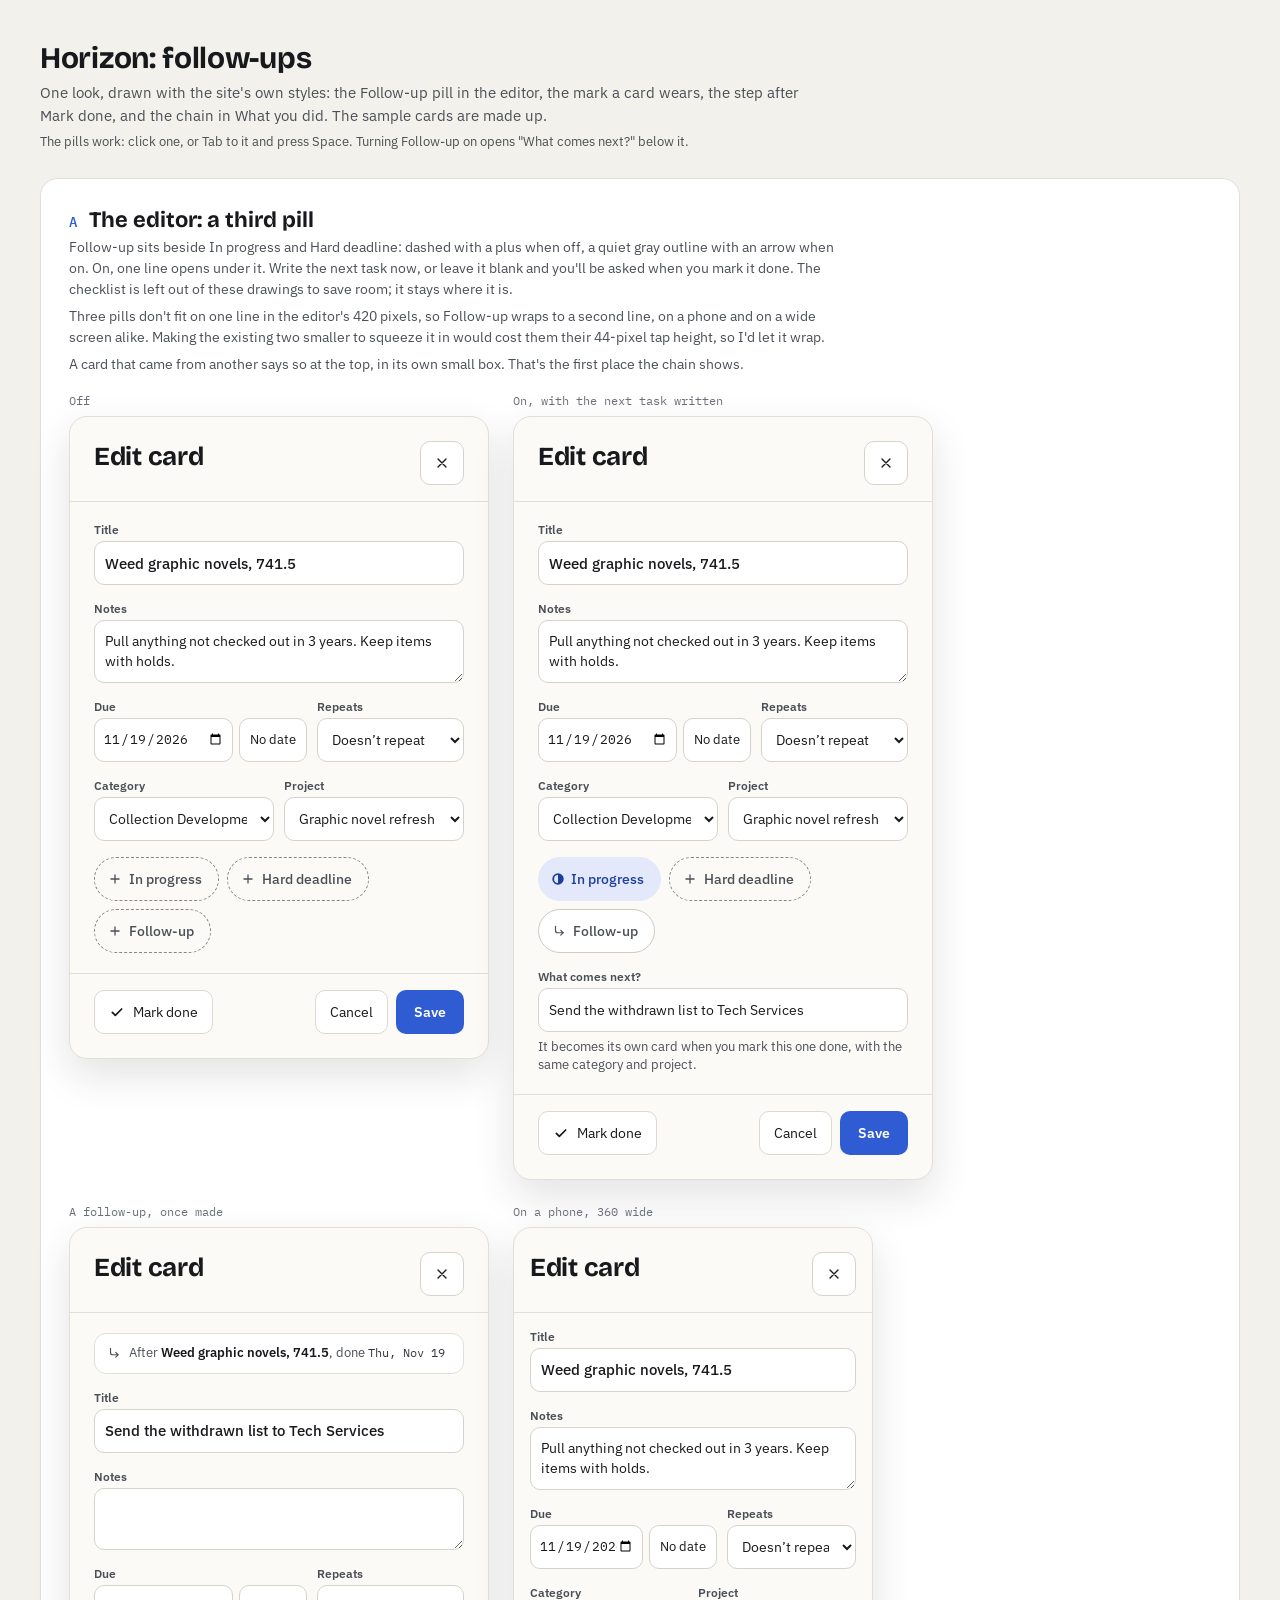
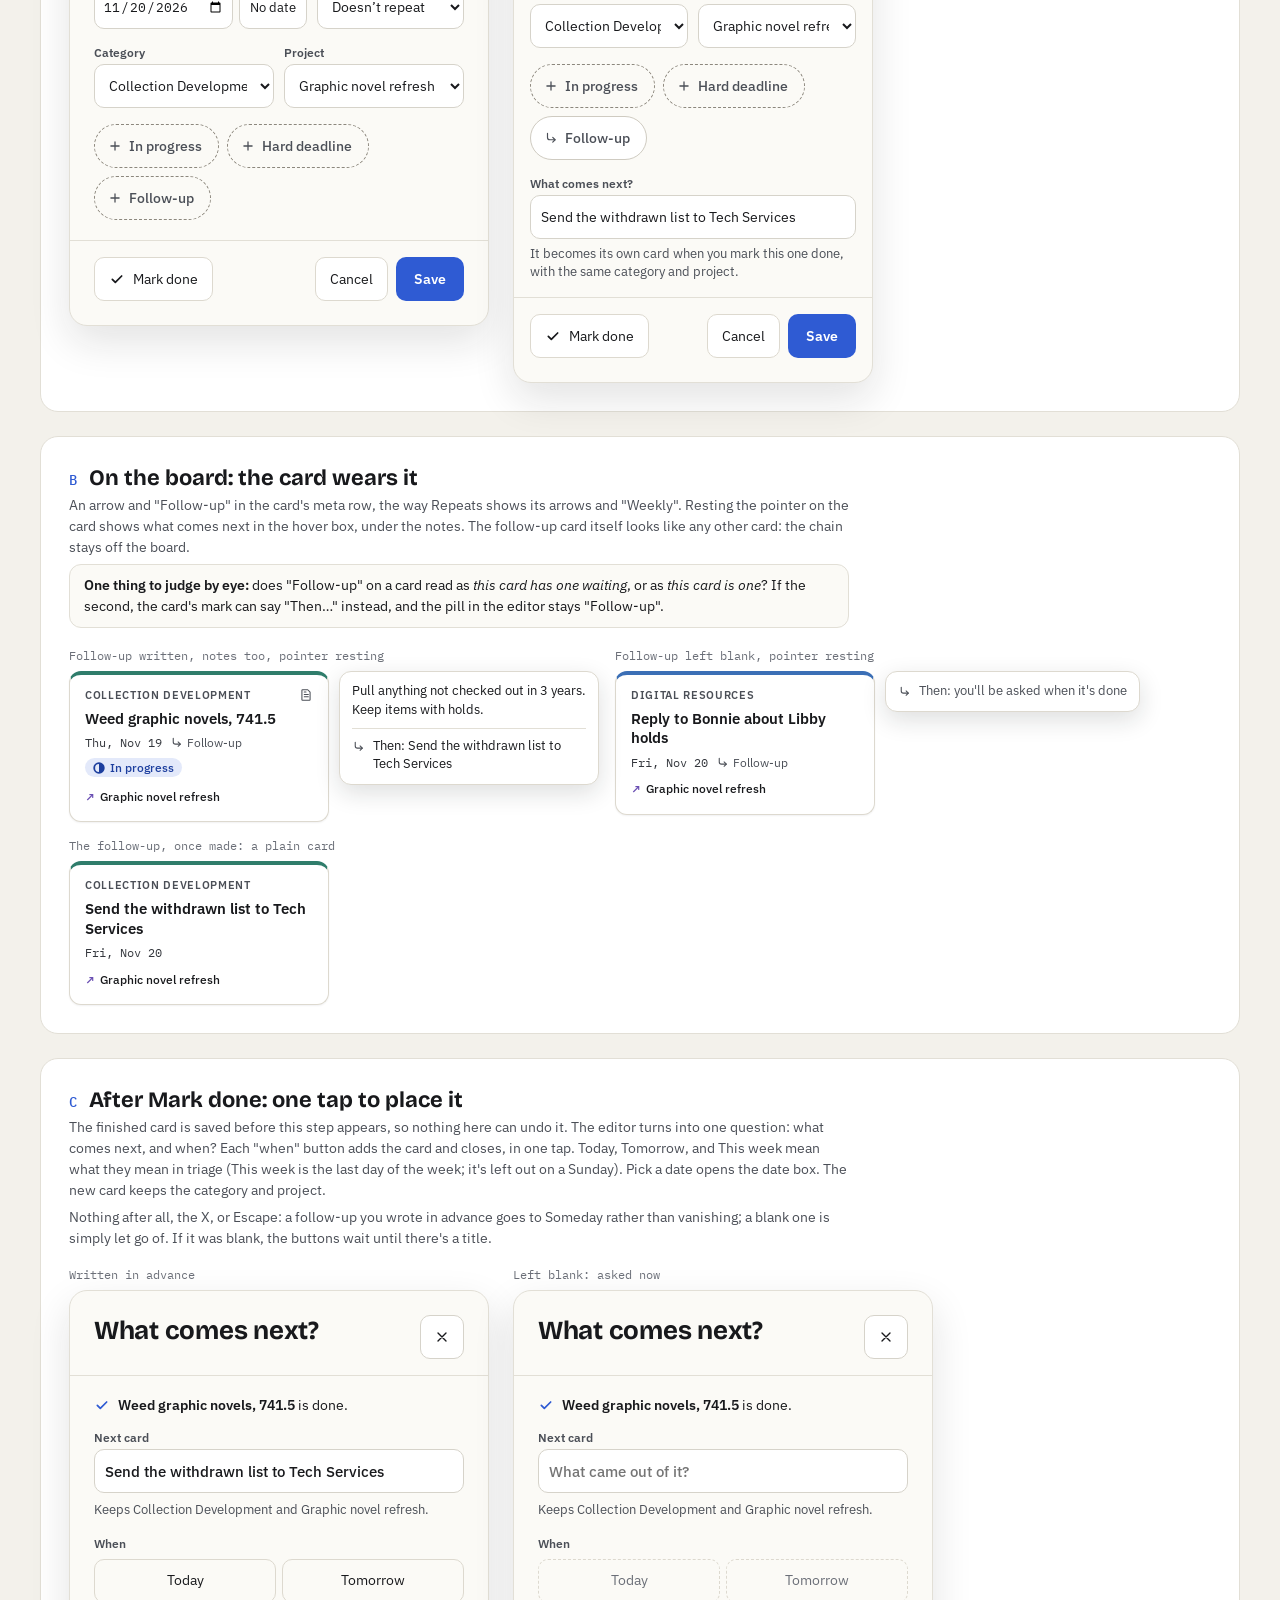
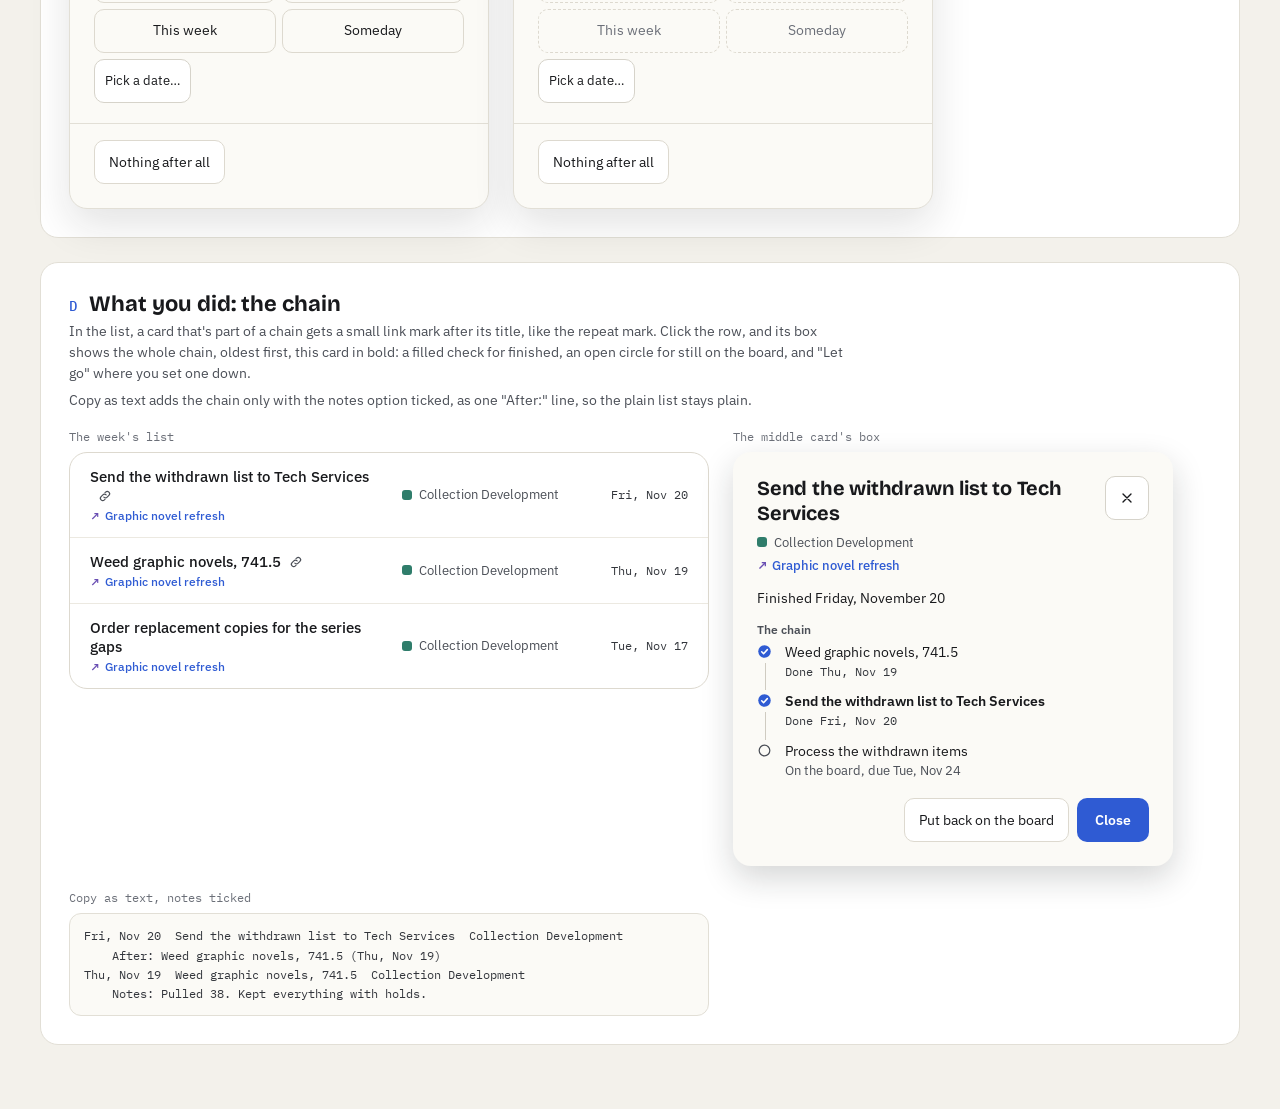
==== design/followup-options/preview.html @ 74cd8b09 "Follow-ups: questions settled, and a look sheet (the pill, the card's mark, the step after Mark done" ====
<!doctype html>
<html lang="en">
<head>
<meta charset="utf-8">
<meta name="viewport" content="width=device-width, initial-scale=1">
<title>Horizon follow-ups</title>
<link rel="preconnect" href="https://fonts.googleapis.com">
<link rel="preconnect" href="https://fonts.gstatic.com" crossorigin>
<link href="https://fonts.googleapis.com/css2?family=Bricolage+Grotesque:opsz,wght@12..96,700&amp;family=IBM+Plex+Mono:wght@400;500&amp;family=IBM+Plex+Sans:wght@400;500;600&amp;display=swap" rel="stylesheet">
<!-- The site's own styles, so the fields, buttons, ticks, and cards look
     exactly as they do in Horizon. Only the new pieces are drawn here. -->
<link rel="stylesheet" href="../../css/horizon.css">
<style>
  body { padding: 40px; }
  .sheet { max-width: 1340px; margin: 0 auto; }
  h1 { font-family: var(--font-display); font-size: 30px; margin: 0 0 6px; letter-spacing: -0.01em; }
  .lead { color: var(--ink-secondary); margin: 0 0 6px; max-width: 780px; font-size: 15px; line-height: 1.5; }
  .how { color: var(--ink-secondary); margin: 0 0 28px; font-size: 13px; }

  .option { background: var(--surface); border: 1px solid var(--border-soft); border-radius: var(--radius-panel); padding: 28px; margin-bottom: 24px; }
  .option-head { display: flex; align-items: baseline; gap: 12px; margin-bottom: 4px; }
  .letter { font-family: var(--font-mono); color: var(--accent); font-size: 14px; font-weight: 500; }
  .name { font-family: var(--font-display); font-size: 22px; margin: 0; }
  .why { color: var(--ink-secondary); margin: 0 0 6px; max-width: 780px; font-size: 14px; line-height: 1.5; }
  .ask { color: var(--ink); margin: 0 0 20px; max-width: 780px; font-size: 14px; line-height: 1.5; padding: 10px 14px; background: var(--surface-soft); border: 1px solid var(--border-soft); border-radius: var(--radius-card); }
  .ask b { font-weight: 600; }
  .stage { display: flex; flex-wrap: wrap; gap: 24px; align-items: flex-start; margin-top: 18px; }
  .stage > div { min-width: 0; max-width: 100%; }
  .caption { font-family: var(--font-mono); font-size: 12px; color: var(--ink-placeholder); margin: 0 0 8px; }

  /* The editor as it opens beside a card: 420 wide. */
  .mock-panel { width: 420px; max-width: 100%; background: var(--surface-soft); border: 1px solid var(--border-soft); border-radius: var(--radius-panel); box-shadow: 0 16px 40px rgba(24, 25, 28, 0.12); overflow: hidden; }
  .mock-panel .panel-body { overflow: visible; }
  .mock-phone { width: 360px; }
  .mock-phone .panel-head, .mock-phone .panel-foot { padding-left: 16px; padding-right: 16px; }
  .mock-phone .panel-body { padding: 16px; }

  /* ---------- New: the Follow-up tick, off and on ---------- */
  .tick-follow .tick-input:checked + .tick-face {
    border-style: solid;
    border-color: var(--hard-outline);
    background: var(--surface);
    color: var(--ink-secondary);
  }
  /* "What comes next?" opens under the ticks only while Follow-up is on. */
  .fu-line { display: none; }
  .fu-wrap:has(.tick-follow .tick-input:checked) .fu-line { display: flex; }
  .fu-wrap { display: flex; flex-direction: column; gap: 16px; }

  /* ---------- New: "After ..." at the top of a follow-up's editor ---------- */
  .fu-after {
    display: flex; gap: 8px; align-items: flex-start;
    margin: 0; padding: 10px 12px;
    background: var(--surface); border: 1px solid var(--border-soft); border-radius: var(--radius-card);
    font-size: 13px; line-height: 1.45; color: var(--ink-secondary);
  }
  .fu-after svg { flex: none; margin-top: 2px; }
  .fu-after b { font-weight: 600; color: var(--ink); }
  .fu-after .mono { font-family: var(--font-mono); font-size: 12px; color: var(--ink-date); }

  /* ---------- New: the step after Mark done ---------- */
  .fu-done-line { display: flex; gap: 8px; align-items: center; margin: 0; font-size: 14px; color: var(--ink); }
  .fu-done-line svg { color: var(--accent); flex: none; }
  .fu-keeps { margin: -8px 0 0; font-size: 13px; line-height: 1.4; color: var(--ink-secondary); }
  .fu-when-label { margin: 0 0 -8px; font-size: 12px; font-weight: 600; color: var(--ink-secondary); }
  .fu-when { display: grid; grid-template-columns: repeat(2, minmax(0, 1fr)); gap: 6px; }
  .fu-when .triage-button { font-size: 14px; }
  .fu-when .triage-button[aria-disabled="true"] { color: var(--ink-placeholder); background: transparent; border-style: dashed; cursor: default; }
  .fu-pick { justify-self: start; grid-column: 1 / -1; }

  /* ---------- New: the card's mark, and the hover box ---------- */
  .card-follow { display: inline-flex; align-items: center; gap: 4px; font-size: 12px; color: var(--ink-secondary); }
  .board-row { display: flex; flex-wrap: wrap; gap: 16px; align-items: flex-start; }
  .board-row .card { width: 260px; cursor: default; }
  .peek-pair { display: flex; gap: 10px; align-items: flex-start; flex-wrap: wrap; }
  .peek-pair .notes-peek { position: static; white-space: normal; max-width: 260px; }
  .peek-then { display: grid; grid-template-columns: 14px minmax(0, 1fr); gap: 7px; }
  .peek-then svg { margin-top: 3px; color: var(--ink-secondary); }
  .peek-then i { font-style: normal; color: var(--ink-secondary); }
  .notes-peek-text + .peek-then { margin-top: 8px; padding-top: 8px; border-top: 1px solid var(--border-soft); }

  /* ---------- New: the chain in What you did ---------- */
  .mock-record { width: 640px; max-width: 100%; }
  .mock-record .record-list { border-radius: var(--radius-panel); }
  .record-chain { display: inline-flex; vertical-align: -2px; margin-left: 8px; color: var(--ink-secondary); }
  .mock-box { width: 440px; max-width: 100%; background: var(--surface-soft); border-radius: var(--radius-panel); box-shadow: 0 12px 32px rgba(24, 25, 28, 0.18); }
  .chain { display: flex; flex-direction: column; gap: 6px; }
  .chain-head { margin: 0; font-size: 12px; font-weight: 600; color: var(--ink-secondary); }
  .chain-list { list-style: none; margin: 0; padding: 0; }
  .chain-list li { position: relative; display: grid; grid-template-columns: 18px minmax(0, 1fr); gap: 10px; padding-bottom: 12px; font-size: 14px; line-height: 1.4; }
  .chain-list li:last-child { padding-bottom: 0; }
  /* The thread between links: a line from each mark down to the next. */
  .chain-list li:not(:last-child)::before { content: ''; position: absolute; left: 8.25px; top: 20px; bottom: 2px; border-left: 1.5px solid var(--hard-outline); }
  .chain-list svg { margin-top: 1px; }
  .chain-list .is-done svg { color: var(--accent); }
  .chain-list .is-open svg { color: var(--ink-secondary); }
  .chain-list .is-this .chain-title { font-weight: 600; color: var(--ink); }
  .chain-title { color: var(--ink); overflow-wrap: anywhere; }
  .chain-when { display: block; font-family: var(--font-mono); font-size: 12px; color: var(--ink-date); margin-top: 1px; }
  .chain-list .is-open .chain-when { color: var(--ink-secondary); font-family: var(--font-body); font-size: 13px; }
  .copy-sample { margin: 0; padding: 12px 14px; background: var(--surface-soft); border: 1px solid var(--border-soft); border-radius: var(--radius-card); font-family: var(--font-mono); font-size: 12px; line-height: 1.6; color: var(--ink-date); white-space: pre-wrap; }

  @media (max-width: 600px) {
    body { padding: 20px 16px; }
    .option { padding: 18px 16px; }
    h1 { font-size: 24px; }
  }
</style>
</head>
<body>
<div class="sheet">
  <h1>Horizon: follow-ups</h1>
  <p class="lead">One look, drawn with the site's own styles: the Follow-up pill in the editor, the mark a card wears, the step after Mark done, and the chain in What you did. The sample cards are made up.</p>
  <p class="how">The pills work: click one, or Tab to it and press Space. Turning Follow-up on opens "What comes next?" below it.</p>

  <!-- A. The editor -->
  <section class="option">
    <div class="option-head"><span class="letter">A</span><h2 class="name">The editor: a third pill</h2></div>
    <p class="why">Follow-up sits beside In progress and Hard deadline: dashed with a plus when off, a quiet gray outline with an arrow when on. On, one line opens under it. Write the next task now, or leave it blank and you'll be asked when you mark it done. The checklist is left out of these drawings to save room; it stays where it is.</p>
    <p class="why">Three pills don't fit on one line in the editor's 420 pixels, so Follow-up wraps to a second line, on a phone and on a wide screen alike. Making the existing two smaller to squeeze it in would cost them their 44-pixel tap height, so I'd let it wrap.</p>
    <p class="why">A card that came from another says so at the top, in its own small box. That's the first place the chain shows.</p>
    <div class="stage">
      <div><p class="caption">Off</p><div class="mock-panel" id="ed-off"></div></div>
      <div><p class="caption">On, with the next task written</p><div class="mock-panel" id="ed-on"></div></div>
      <div><p class="caption">A follow-up, once made</p><div class="mock-panel" id="ed-after"></div></div>
      <div><p class="caption">On a phone, 360 wide</p><div class="mock-panel mock-phone" id="ed-phone"></div></div>
    </div>
  </section>

  <!-- B. The board -->
  <section class="option">
    <div class="option-head"><span class="letter">B</span><h2 class="name">On the board: the card wears it</h2></div>
    <p class="why">An arrow and "Follow-up" in the card's meta row, the way Repeats shows its arrows and "Weekly". Resting the pointer on the card shows what comes next in the hover box, under the notes. The follow-up card itself looks like any other card: the chain stays off the board.</p>
    <p class="ask"><b>One thing to judge by eye:</b> does "Follow-up" on a card read as <i>this card has one waiting</i>, or as <i>this card is one</i>? If the second, the card's mark can say "Then…" instead, and the pill in the editor stays "Follow-up".</p>
    <div class="board-row" id="board"></div>
  </section>

  <!-- C. After Mark done -->
  <section class="option">
    <div class="option-head"><span class="letter">C</span><h2 class="name">After Mark done: one tap to place it</h2></div>
    <p class="why">The finished card is saved before this step appears, so nothing here can undo it. The editor turns into one question: what comes next, and when? Each "when" button adds the card and closes, in one tap. Today, Tomorrow, and This week mean what they mean in triage (This week is the last day of the week; it's left out on a Sunday). Pick a date opens the date box. The new card keeps the category and project.</p>
    <p class="why">Nothing after all, the X, or Escape: a follow-up you wrote in advance goes to Someday rather than vanishing; a blank one is simply let go of. If it was blank, the buttons wait until there's a title.</p>
    <div class="stage">
      <div><p class="caption">Written in advance</p><div class="mock-panel" id="done-written"></div></div>
      <div><p class="caption">Left blank: asked now</p><div class="mock-panel" id="done-blank"></div></div>
    </div>
  </section>

  <!-- D. What you did -->
  <section class="option">
    <div class="option-head"><span class="letter">D</span><h2 class="name">What you did: the chain</h2></div>
    <p class="why">In the list, a card that's part of a chain gets a small link mark after its title, like the repeat mark. Click the row, and its box shows the whole chain, oldest first, this card in bold: a filled check for finished, an open circle for still on the board, and "Let go" where you set one down.</p>
    <p class="why">Copy as text adds the chain only with the notes option ticked, as one "After:" line, so the plain list stays plain.</p>
    <div class="stage">
      <div class="mock-record"><p class="caption">The week's list</p><ul class="record-list" id="rec-list"></ul></div>
      <div><p class="caption">The middle card's box</p><div class="mock-box small-panel" id="rec-box"></div></div>
      <div class="mock-record"><p class="caption">Copy as text, notes ticked</p>
<pre class="copy-sample">Fri, Nov 20  Send the withdrawn list to Tech Services  Collection Development
    After: Weed graphic novels, 741.5 (Thu, Nov 19)
Thu, Nov 19  Weed graphic novels, 741.5  Collection Development
    Notes: Pulled 38. Kept everything with holds.</pre>
      </div>
    </div>
  </section>
</div>

<script>
  // Builds the drawings. Nothing here is saved anywhere.
  const PLUS = '<svg class="tick-off" width="14" height="14" viewBox="0 0 24 24" fill="none" stroke="currentColor" stroke-width="2.2" stroke-linecap="round" aria-hidden="true"><path d="M12 5v14M5 12h14"></path></svg>';
  const HALF = '<svg class="tick-on" width="12" height="12" viewBox="0 0 10 10" aria-hidden="true"><circle cx="5" cy="5" r="4" fill="none" stroke="currentColor" stroke-width="1.5"></circle><path d="M5 1 A4 4 0 0 1 5 9 Z" fill="currentColor"></path></svg>';
  const CHECK = (cls = 'tick-on', s = 14) => `<svg class="${cls}" width="${s}" height="${s}" viewBox="0 0 24 24" fill="none" stroke="currentColor" stroke-width="2.6" stroke-linecap="round" stroke-linejoin="round" aria-hidden="true"><path d="M5 12.5l4.5 4.5L19 7.5"></path></svg>`;
  // The follow-up arrow: down, then onward. Not the repeat's two arrows,
  // not the project's diagonal.
  const THEN = (s = 14, cls = '') => `<svg${cls ? ` class="${cls}"` : ''} width="${s}" height="${s}" viewBox="0 0 24 24" fill="none" stroke="currentColor" stroke-width="2" stroke-linecap="round" stroke-linejoin="round" aria-hidden="true"><path d="M6 4v7a4 4 0 0 0 4 4h9"></path><path d="M15 11l4 4-4 4"></path></svg>`;
  const LINK = '<svg width="14" height="14" viewBox="0 0 24 24" fill="none" stroke="currentColor" stroke-width="2" stroke-linecap="round" stroke-linejoin="round" aria-hidden="true"><path d="M10 14a4 4 0 0 0 5.7 0l3-3a4 4 0 0 0-5.7-5.7l-1 1"></path><path d="M14 10a4 4 0 0 0-5.7 0l-3 3a4 4 0 0 0 5.7 5.7l1-1"></path></svg>';
  const CIRCLE = '<svg width="15" height="15" viewBox="0 0 24 24" fill="none" stroke="currentColor" stroke-width="2" aria-hidden="true"><circle cx="12" cy="12" r="8.5"></circle></svg>';
  const FILLED = '<svg width="15" height="15" viewBox="0 0 24 24" aria-hidden="true"><circle cx="12" cy="12" r="10" fill="currentColor"></circle><path d="M7.5 12.5l3 3 6-6.5" fill="none" stroke="#FFFFFF" stroke-width="2.4" stroke-linecap="round" stroke-linejoin="round"></path></svg>';
  const X = '<svg width="16" height="16" viewBox="0 0 24 24" fill="none" stroke="currentColor" stroke-width="2" stroke-linecap="round" aria-hidden="true"><path d="M6 6l12 12M18 6L6 18"></path></svg>';
  const NOTES = '<svg width="14" height="14" viewBox="0 0 24 24" fill="none" stroke="currentColor" stroke-width="1.8" stroke-linecap="round" stroke-linejoin="round" aria-hidden="true"><path d="M6 3h9l4 4v13a1 1 0 0 1-1 1H6a1 1 0 0 1-1-1V4a1 1 0 0 1 1-1z"></path><path d="M9 11h7M9 15h7M9 7h3"></path></svg>';
  const SWATCH = (c) => `<svg width="10" height="10" viewBox="0 0 10 10" aria-hidden="true"><rect width="10" height="10" rx="3" fill="${c}"></rect></svg>`;
  const GREEN = '#2F7D6B';
  let uid = 0;

  function head(title) {
    return `<div class="panel-head"><h2 class="panel-title">${title}</h2><button type="button" class="icon-button" aria-label="Close">${X}</button></div>`;
  }

  function ticks({ progress = false, follow = false, written = '' }) {
    const n = ++uid;
    const c = (on) => (on ? ' checked' : '');
    return `<div class="fu-wrap">
      <div class="ticks">
        <span class="tick tick-progress"><input type="checkbox" id="p${n}" class="tick-input"${c(progress)}><label for="p${n}" class="tick-face">${PLUS}${HALF}In progress</label></span>
        <span class="tick tick-hard"><input type="checkbox" id="h${n}" class="tick-input"><label for="h${n}" class="tick-face">${PLUS}${CHECK()}Hard deadline</label></span>
        <span class="tick tick-follow"><input type="checkbox" id="f${n}" class="tick-input"${c(follow)} aria-describedby="ft${n}"><label for="f${n}" class="tick-face">${PLUS}${THEN(14, 'tick-on')}Follow-up</label>
          <span id="ft${n}" class="tick-tip" role="tooltip">Another task comes after this one. When you mark it done, Horizon asks when.</span></span>
      </div>
      <div class="fu-line field-new" style="flex-direction:column;gap:6px">
        <label class="field">What comes next?
          <input type="text" class="field-input" value="${written}" placeholder="Leave blank to be asked when it's done" autocomplete="off">
        </label>
        <p class="field-note" style="margin:0">It becomes its own card when you mark this one done, with the same category and project.</p>
      </div>
    </div>`;
  }

  function editor({ title, notes = '', due, repeat = 'Doesn’t repeat', category = 'Collection Development', project = 'Graphic novel refresh', after = '', ...t }) {
    return `${head('Edit card')}
      <div class="panel-body">
        ${after}
        <label class="field">Title<input type="text" class="field-input field-title" value="${title}"></label>
        <label class="field">Notes<textarea class="field-input field-notes" rows="2">${notes}</textarea></label>
        <div class="field-row field-row-time">
          <div class="field"><label>Due</label><div class="field-due"><input type="date" class="field-input field-date" value="${due}"><button type="button" class="button button-small">No date</button></div></div>
          <label class="field">Repeats<select class="field-input"><option>${repeat}</option></select></label>
        </div>
        <div class="field-row">
          <label class="field">Category<select class="field-input"><option>${category}</option></select></label>
          <label class="field">Project<select class="field-input"><option>${project}</option></select></label>
        </div>
        ${ticks(t)}
      </div>
      <div class="panel-foot">
        <button type="button" class="button">${CHECK('', 16)}Mark done</button>
        <div class="panel-foot-end"><button type="button" class="button">Cancel</button><button type="button" class="button button-primary">Save</button></div>
      </div>`;
  }

  const weed = { title: 'Weed graphic novels, 741.5', notes: 'Pull anything not checked out in 3 years. Keep items with holds.', due: '2026-11-19' };
  document.getElementById('ed-off').innerHTML = editor(weed);
  document.getElementById('ed-on').innerHTML = editor({ ...weed, progress: true, follow: true, written: 'Send the withdrawn list to Tech Services' });
  document.getElementById('ed-after').innerHTML = editor({
    title: 'Send the withdrawn list to Tech Services', due: '2026-11-20',
    after: `<p class="fu-after">${THEN(14)}<span>After <b>Weed graphic novels, 741.5</b>, done <span class="mono">Thu, Nov 19</span></span></p>`,
  });
  document.getElementById('ed-phone').innerHTML = editor({ ...weed, follow: true, written: 'Send the withdrawn list to Tech Services' });

  // B. Cards on the board.
  const card = ({ band, cat, title, meta, marks = '' }) => `
    <article class="card" style="--band:${band}">
      <div class="card-top"><span class="card-category">${cat}</span>${marks}</div>
      <h3 class="card-title"><span class="card-open">${title}</span></h3>
      <div class="card-meta">${meta}</div>
      <span class="card-project"><span class="card-project-arrow" style="--project:#6A4FB3" aria-hidden="true">↗</span>Graphic novel refresh</span>
    </article>`;
  const follow = `<span class="card-follow">${THEN(13)}<span class="visually-hidden">Has a follow-up: </span>Follow-up</span>`;
  const notesMark = `<span class="card-marks"><span class="card-notes-mark">${NOTES}</span></span>`;
  document.getElementById('board').innerHTML = `
    <div><p class="caption">Follow-up written, notes too, pointer resting</p>
      <div class="peek-pair">
        ${card({ band: GREEN, cat: 'Collection Development', title: 'Weed graphic novels, 741.5', meta: `<span class="card-date">Thu, Nov 19</span>${follow}<span class="card-progress">${HALF.replace(' class="tick-on"', '')}In progress</span>`, marks: notesMark })}
        <div class="notes-peek"><p class="notes-peek-text">Pull anything not checked out in 3 years. Keep items with holds.</p>
          <div class="peek-then">${THEN(13)}<span>Then: Send the withdrawn list to Tech Services</span></div></div>
      </div></div>
    <div><p class="caption">Follow-up left blank, pointer resting</p>
      <div class="peek-pair">
        ${card({ band: '#3B6FB6', cat: 'Digital Resources', title: 'Reply to Bonnie about Libby holds', meta: `<span class="card-date">Fri, Nov 20</span>${follow}` })}
        <div class="notes-peek"><div class="peek-then" style="margin:0;padding:0;border:0">${THEN(13)}<span><i>Then: you'll be asked when it's done</i></span></div></div>
      </div></div>
    <div><p class="caption">The follow-up, once made: a plain card</p>
      ${card({ band: GREEN, cat: 'Collection Development', title: 'Send the withdrawn list to Tech Services', meta: '<span class="card-date">Fri, Nov 20</span>' })}</div>`;

  // C. The step after Mark done.
  function doneStep({ written }) {
    const off = written ? '' : ' aria-disabled="true"';
    return `${head('What comes next?')}
      <div class="panel-body">
        <p class="fu-done-line">${CHECK('', 16)}<span><b style="font-weight:600">Weed graphic novels, 741.5</b> is done.</span></p>
        <label class="field">Next card<input type="text" class="field-input field-title" value="${written}" placeholder="What came out of it?" autocomplete="off"></label>
        <p class="fu-keeps">Keeps Collection Development and Graphic novel refresh.</p>
        <p class="fu-when-label">When</p>
        <div class="fu-when" role="group" aria-label="When">
          <button type="button" class="triage-button"${off}>Today</button>
          <button type="button" class="triage-button"${off}>Tomorrow</button>
          <button type="button" class="triage-button"${off}>This week</button>
          <button type="button" class="triage-button"${off}>Someday</button>
          <button type="button" class="button button-small fu-pick"${off}>Pick a date…</button>
        </div>
      </div>
      <div class="panel-foot"><button type="button" class="button">Nothing after all</button></div>`;
  }
  document.getElementById('done-written').innerHTML = doneStep({ written: 'Send the withdrawn list to Tech Services' });
  document.getElementById('done-blank').innerHTML = doneStep({ written: '' });

  // D. What you did.
  const row = (title, date, chain) => `<li><button type="button" class="record-row">
      <span class="record-title">${title}${chain ? `<span class="record-chain">${LINK}<span class="visually-hidden">Part of a chain</span></span>` : ''} <span class="record-project"><span class="card-project-arrow" style="--project:#6A4FB3" aria-hidden="true">↗</span>Graphic novel refresh</span></span>
      <span class="record-category">${SWATCH(GREEN)}Collection Development</span>
      <span class="record-date">${date}</span></button></li>`;
  document.getElementById('rec-list').innerHTML =
    row('Send the withdrawn list to Tech Services', 'Fri, Nov 20', true) +
    row('Weed graphic novels, 741.5', 'Thu, Nov 19', true) +
    row('Order replacement copies for the series gaps', 'Tue, Nov 17', false);
  document.getElementById('rec-box').innerHTML = `
    <div class="settings-head"><h2 class="panel-title record-box-title">Send the withdrawn list to Tech Services</h2><button type="button" class="icon-button" aria-label="Close">${X}</button></div>
    <p class="record-box-category">${SWATCH(GREEN)}Collection Development</p>
    <p class="record-box-project"><span class="card-project-arrow" style="--project:#6A4FB3" aria-hidden="true">↗</span>Graphic novel refresh</p>
    <p class="record-box-when">Finished Friday, November 20</p>
    <div class="chain">
      <p class="chain-head">The chain</p>
      <ol class="chain-list">
        <li class="is-done">${FILLED}<span><span class="chain-title">Weed graphic novels, 741.5</span><span class="chain-when">Done Thu, Nov 19</span></span></li>
        <li class="is-done is-this">${FILLED}<span><span class="chain-title">Send the withdrawn list to Tech Services</span><span class="chain-when">Done Fri, Nov 20</span></span><span class="visually-hidden">(this card)</span></li>
        <li class="is-open">${CIRCLE}<span><span class="chain-title">Process the withdrawn items</span><span class="chain-when">On the board, due Tue, Nov 24</span></span></li>
      </ol>
    </div>
    <div class="small-foot record-foot"><button type="button" class="button">Put back on the board</button><button type="button" class="button button-primary">Close</button></div>`;
</script>
</body>
</html>
---- css/horizon.css ----
/* Horizon styles. Colors, type, and spacing follow SPEC.md "Visual design"
   and the mockups. */

:root {
  --ground: #F3F1EB;
  --surface: #FFFFFF;
  --surface-soft: #FBFAF6;
  --border: #DDD9CF;
  --border-soft: #E2DFD6;
  --ink: #18191C;
  --ink-secondary: #4B4F57;
  --ink-date: #33363C;
  --ink-placeholder: #6B6F78;
  --field-border: #D6D3CA;

  --accent: #2F5BD3;
  --accent-dark: #1C3E9E;

  --overdue-tint: #F5E3EA;
  --overdue-ink: #8E2F51;
  --overdue-count: #A23B5E;
  --today-tint: #DCE4F7;
  --progress-tint: #E3E9FA;
  --hard-ink: #9A3F06;
  --hard-tint: #FDEBDD;
  --hard-outline: #CFCBC1;
  --triage-line: #DDBFCB;
  --strip-day: #ECE9E1;
  --plain-count: #D6D3CA;
  --tab: #E3E0D8;

  --font-display: 'Bricolage Grotesque', 'IBM Plex Sans', sans-serif;
  --font-body: 'IBM Plex Sans', system-ui, sans-serif;
  --font-mono: 'IBM Plex Mono', ui-monospace, monospace;

  --radius-button: 10px;
  --radius-card: 12px;
  --radius-panel: 18px;
}

*, *::before, *::after { box-sizing: border-box; }

body {
  margin: 0;
  background: var(--ground);
  color: var(--ink);
  font-family: var(--font-body);
}

body.is-loading { visibility: hidden; }

[hidden] { display: none !important; }

a { color: var(--accent); }
a:hover { color: var(--accent-dark); }

button, input, select, textarea { font-family: inherit; }

code { font-family: var(--font-mono); font-size: 0.92em; }

/* Buttons */

.button {
  min-height: 44px;
  padding: 0 14px;
  border: 1px solid var(--border);
  background: var(--surface);
  border-radius: var(--radius-button);
  font-size: 14px;
  color: var(--ink);
  cursor: pointer;
}

.button:hover { background: var(--surface-soft); }

.button-primary {
  border: none;
  background: var(--accent);
  color: #FFFFFF;
  font-weight: 600;
  padding: 0 18px;
}

.button-primary:hover { background: var(--accent-dark); }

:focus-visible {
  outline: 2px solid var(--accent);
  outline-offset: 2px;
}

.wordmark {
  font-family: var(--font-display);
  font-size: 28px;
  font-weight: 700;
  letter-spacing: -0.02em;
  display: flex;
  align-items: center;
  gap: 10px;
}

/* In every page header the mark and name get the same slot: as tall as the
   board's day strip, the name centered in it, at the top of the header.
   So switching pages never moves them, whatever sits beside them (the
   strip on the board, a button elsewhere). On a phone, where the strip
   has its own row, the slot is a button's height instead. */
.site-header .wordmark,
.done-header .wordmark {
  align-self: flex-start;
  min-height: 56px;
}

@media (max-width: 760px) {
  .site-header .wordmark,
  .done-header .wordmark { min-height: 44px; }
}

/* On the board, What you did, and project pages the mark and name are a
   link home to the board. They look the same as before; the pointer and
   the focus outline say they're a link. */
.wordmark-link {
  color: inherit;
  text-decoration: none;
  border-radius: var(--radius-button);
}

.wordmark-link:hover { color: inherit; }

/* The Sunrise mark before the name, on every page that shows it: the bare
   sun and horizon, no tile (the tile, icons/horizon.svg, is for the
   browser tab and a phone's home screen). It's decoration: the name
   beside it says what it is. */
.wordmark::before {
  content: '';
  flex: none;
  width: 40px;
  height: 38px;
  background: url('../icons/horizon-mark.svg') center / contain no-repeat;
}

/* Setup and sign-in */

.center-view {
  min-height: 100vh;
  display: flex;
  align-items: center;
  justify-content: center;
  padding: 24px;
}

.center-panel {
  width: 100%;
  max-width: 380px;
  background: var(--surface-soft);
  border: 1px solid var(--border-soft);
  border-radius: var(--radius-panel);
  padding: 32px;
  display: flex;
  flex-direction: column;
  align-items: flex-start;
  gap: 16px;
  box-shadow: 0 1px 2px rgba(24, 25, 28, 0.06);
}

.center-panel p {
  margin: 0;
  font-size: 15px;
  line-height: 1.5;
  color: var(--ink-secondary);
}

.signin-error:empty { display: none; }
.center-panel .signin-error { color: var(--overdue-ink); font-size: 14px; }

/* Board layout */

.board-view {
  min-height: 100vh;
  display: flex;
  flex-direction: column;
}

.site-header {
  background: var(--surface-soft);
  padding: 18px 32px 12px;
  display: flex;
  flex-wrap: wrap;
  align-items: center;
  justify-content: space-between;
  gap: 20px;
}

/* The wordmark and the 14-day strip, side by side. */
.header-start {
  display: flex;
  align-items: center;
  gap: 28px;
  flex-wrap: wrap;
  min-width: 0;
}

/* The 14-day strip (strip.js): weekday, date, and a dot per card due. */
.strip {
  list-style: none;
  margin: 0;
  padding: 0;
  display: flex;
  flex-wrap: wrap;
  gap: 4px;
}

.strip li { display: flex; }

/* Each tile is a button: tap to highlight that day's cards, or drop a card
   on it to give it that date. 44px wide for SPEC's touch target. */
.strip-day {
  /* Keeps each tile's hidden label inside the strip, so on a phone it
     scrolls with the strip instead of widening the page. */
  position: relative;
  width: 44px;
  height: 56px;
  padding: 0;
  border: none;
  font: inherit;
  cursor: pointer;
  border-radius: var(--radius-button);
  display: flex;
  flex-direction: column;
  align-items: center;
  justify-content: center;
  gap: 4px;
  background: var(--strip-day);
  color: var(--ink-date);
}

.strip-day.is-weekend {
  background: transparent;
  color: var(--ink-placeholder);
  border: 1px solid var(--border-soft);
}

.strip-day.is-today {
  background: var(--accent);
  color: #FFFFFF;
}

.strip-dow {
  font-family: var(--font-mono);
  font-size: 10px;
  letter-spacing: 0.06em;
  text-transform: uppercase;
}

.strip-num {
  font-family: var(--font-display);
  font-size: 17px;
  font-weight: 700;
  line-height: 1;
}

.strip-dots {
  display: flex;
  align-items: center;
  gap: 2px;
  /* Tall enough for a busy day's number; dots sit in the middle. */
  height: 10px;
}

/* A busy day: 5 or more cards show as a number instead of dots. */
.strip-count {
  font-family: var(--font-mono);
  font-size: 10px;
  font-weight: 600;
  line-height: 1;
  color: var(--accent);
}

.is-today .strip-count { color: #FFFFFF; }

.strip-dot {
  width: 5px;
  height: 5px;
  border-radius: 3px;
  background: var(--accent);
}

.is-today .strip-dot { background: #FFFFFF; }

.strip-day:not(.is-today):hover { background: var(--tab); }

/* The day being shown on the board. */
.strip-day[aria-pressed="true"] {
  outline: 2px solid var(--ink);
  outline-offset: 2px;
}

/* A dragged card is over this day. */
.strip-day.is-drop-target {
  box-shadow: none;
  outline: 2px solid var(--accent);
  outline-offset: 2px;
}

/* A strip day is highlighted: its cards are outlined, the rest fade. The
   outline means it never relies on the fading alone. */
.zones.is-highlighting .card:not(.is-match) { opacity: 0.35; }

.card.is-match {
  outline: 2px solid var(--accent);
  outline-offset: 2px;
}

/* The card the editor is open beside. */
.card.is-editing {
  outline: 2px solid var(--accent);
  outline-offset: 2px;
}

/* Shown only with the ?today= testing parameter. */
.pretend-bar {
  margin: 0;
  padding: 8px 32px;
  background: var(--tab);
  font-size: 13px;
  line-height: 1.4;
  color: var(--ink);
}

.pretend-bar a { color: var(--accent-dark); font-weight: 500; }

.header-nav {
  display: flex;
  flex-wrap: wrap;
  gap: 8px;
  align-items: center;
}

/* The phone menu (headermenu.js). On a wider screen the menu button is
   hidden and the menu's box disappears, so its buttons sit in the row as
   before. */
.header-nav .menu-button { display: none; position: relative; }
.header-menu { display: contents; }
.menu-only { display: none; }

.menu-count {
  position: absolute;
  top: -6px;
  right: -6px;
}

.board-area {
  flex: 1;
  display: flex;
  min-height: 0;
  position: relative;
}

/* The zones scroll sideways inside this box on narrow screens, so the page
   itself never scrolls horizontally. */
.horizon {
  flex: 1;
  min-width: 0;
  overflow-x: auto;
  padding: 28px 0 36px 24px;
}

.board-message {
  margin: 0 20px 16px 0;
  padding: 12px 14px;
  border-radius: var(--radius-card);
  background: var(--overdue-tint);
  color: var(--overdue-ink);
  font-size: 14px;
}

/* Nearer time gets more space. */
.zones {
  display: grid;
  grid-template-columns: 0.85fr 1.4fr 1.15fr 1fr 0.85fr;
  gap: 12px;
  min-width: 1120px;
  padding-right: 20px;
  align-items: start;
}

.zone {
  padding: 16px 12px;
  border-radius: var(--radius-panel);
  display: flex;
  flex-direction: column;
  min-width: 0;
}

.zone-overdue { background: var(--overdue-tint); }
.zone-today { background: var(--today-tint); }

.zone-head {
  display: flex;
  align-items: flex-end;
  justify-content: space-between;
  gap: 8px;
  padding: 0 2px 14px;
  min-height: 52px;
}

.zone-head-text {
  display: flex;
  flex-direction: column;
  gap: 3px;
  min-width: 0;
}

.zone-head-today {
  flex-direction: row;
  align-items: flex-end;
  gap: 12px;
}

.zone-head-stack {
  display: flex;
  flex-direction: column;
  gap: 2px;
  padding-bottom: 2px;
}

.today-numeral {
  font-family: var(--font-display);
  font-size: 64px;
  font-weight: 700;
  line-height: 0.8;
  letter-spacing: -0.04em;
  color: var(--accent);
}

.zone-title {
  margin: 0;
  font-family: var(--font-display);
  font-size: 19px;
  font-weight: 700;
  letter-spacing: -0.01em;
  line-height: 1.15;
}

.zone-today .zone-title { font-size: 22px; line-height: 1; }
.zone-overdue .zone-title { color: var(--overdue-ink); }

.zone-range {
  font-family: var(--font-mono);
  font-size: 12px;
  color: var(--ink-secondary);
}

.zone-count {
  font-family: var(--font-mono);
  font-size: 12px;
  font-weight: 500;
  min-width: 24px;
  height: 24px;
  padding: 0 6px;
  border-radius: 12px;
  display: inline-flex;
  align-items: center;
  justify-content: center;
  flex: none;
  background: var(--plain-count);
  color: var(--ink);
}

.zone-overdue .zone-count { background: var(--overdue-count); color: #FFFFFF; }
.zone-today .zone-count { background: var(--accent); color: #FFFFFF; }

.zone-cards {
  display: flex;
  flex-direction: column;
  gap: 10px;
}

/* Cards */

.card {
  background: var(--surface);
  border: 1px solid var(--border);
  border-top: 4px solid var(--band);
  border-radius: var(--radius-card);
  padding: 13px 15px;
  display: flex;
  flex-direction: column;
  gap: 7px;
  box-shadow: 0 1px 2px rgba(24, 25, 28, 0.06);
}

/* The category, and on the right, the screenshot mark when there is one. */
.card-top {
  display: flex;
  align-items: center;
  justify-content: space-between;
  gap: 8px;
  min-width: 0;
}

.card-source {
  flex: none;
  display: flex;
  color: var(--ink-secondary);
}

/* The marks at a card's top right: notes, then the screenshot brackets. */
.card-marks {
  flex: none;
  display: flex;
  align-items: center;
  gap: 6px;
}

.card-notes-mark {
  display: flex;
  color: var(--ink-secondary);
}

.card-category {
  font-size: 11px;
  font-weight: 600;
  letter-spacing: 0.06em;
  text-transform: uppercase;
  color: var(--ink-secondary);
}

.card-title {
  margin: 0;
  font-size: 15px;
  font-weight: 600;
  line-height: 1.3;
  overflow-wrap: anywhere;
}

.card-meta {
  display: flex;
  flex-wrap: wrap;
  align-items: center;
  gap: 8px;
}

.card-date,
.card-late {
  font-family: var(--font-mono);
  font-size: 12px;
  color: var(--ink-date);
}

.card-late { color: var(--overdue-ink); }

/* Hard deadlines: orange only when due today or already late, otherwise a
   quiet gray outline. Nothing else on the board is orange. */
.card-hard {
  font-size: 12px;
  color: var(--ink-secondary);
  border: 1px solid var(--hard-outline);
  padding: 1px 7px;
  border-radius: 10px;
}

.card-hard.is-due {
  font-weight: 600;
  color: var(--hard-ink);
  background: var(--hard-tint);
  border-color: var(--hard-tint);
}

/* Morning triage: "Still on your plate?" and its buttons, on soft cards in
   Overdue on the first open of the day. The section watches its own width
   (a container query) rather than the window's, so zooming or a narrow
   Overdue zone are handled the same way. */
.card-triage {
  container-type: inline-size;
  border-top: 1px dashed var(--triage-line);
  padding-top: 10px;
  margin-top: 2px;
  display: flex;
  flex-direction: column;
  gap: 8px;
}

.triage-prompt {
  font-size: 13px;
  color: var(--ink-secondary);
}

.triage-buttons {
  display: grid;
  grid-template-columns: repeat(2, minmax(0, 1fr));
  gap: 6px;
}

/* Above the card's stretched click area (see .card-open below). */
.triage-button {
  position: relative;
  z-index: 1;
  min-height: 44px;
  padding: 4px;
  border: 1px solid var(--border);
  background: var(--surface-soft);
  border-radius: var(--radius-button);
  font-size: 13px;
  line-height: 1.2;
  color: var(--ink);
  cursor: pointer;
}

.triage-button:hover { background: var(--surface); border-color: #C9C5BA; }

/* On a Sunday there are three buttons; the last one takes the whole row
   instead of leaving a hole beside it. */
.triage-button:last-child:nth-child(odd) { grid-column: 1 / -1; }

/* Too narrow for two buttons side by side ("Tomorrow" needs about 63px of
   text room each, plus a little air): one column, top to bottom. */
@container (max-width: 145px) {
  .triage-buttons { grid-template-columns: 1fr; }
}

.triage-letgo { border-color: var(--triage-line); color: var(--overdue-ink); }
.triage-letgo:hover { border-color: var(--overdue-ink); }

/* A repeating card: two arrows and "Weekly" or "Monthly", as in the mockup. */
.card-repeat {
  display: inline-flex;
  align-items: center;
  gap: 4px;
  font-size: 12px;
  color: var(--ink-secondary);
}

.card-progress {
  display: inline-flex;
  align-items: center;
  gap: 5px;
  font-size: 12px;
  font-weight: 500;
  color: var(--accent-dark);
  background: var(--progress-tint);
  padding: 2px 8px;
  border-radius: 10px;
}

/* The checklist's count, "2/5", in the mono type every count uses. When
   every item is ticked the box fills and the count turns blue. */
.card-checks {
  display: inline-flex;
  align-items: center;
  gap: 4px;
  font-family: var(--font-mono);
  font-size: 12px;
  color: var(--ink-secondary);
}

.card-checks svg { flex: none; }

.card-checks.is-all {
  color: var(--accent-dark);
  font-weight: 500;
}

/* The title button's click area stretches over the whole card. Anything
   later placed inside a card that must stay clickable on its own (triage
   buttons, project links) needs position: relative and z-index: 1. */
.card { position: relative; }

.card-open {
  all: unset;
  cursor: pointer;
}

.card-open::after {
  content: '';
  position: absolute;
  inset: -4px -1px -1px;
  border-radius: var(--radius-card);
}

.card:hover { border-color: #C9C5BA; border-top-color: var(--band); }

.card:has(.card-open:focus-visible) {
  outline: 2px solid var(--accent);
  outline-offset: 2px;
}

/* A card's project: the mockup's "↗ November display", a link to the
   project's page. It sits above the card's stretched click area, and an
   invisible extension makes it a 44px tap target without making the card
   taller. The arrow takes the project's color; the band stays the
   category's. */
.card-project {
  position: relative;
  z-index: 1;
  align-self: flex-start;
  display: inline-flex;
  align-items: center;
  gap: 4px;
  min-height: 24px;
  max-width: 100%;
  font-size: 12px;
  font-weight: 500;
  text-decoration: none;
  overflow-wrap: anywhere;
}

.card-project::before {
  content: '';
  position: absolute;
  inset: -10px -6px;
}

.card-project:hover { text-decoration: underline; }

.card-project-arrow {
  color: var(--project, currentColor);
  font-weight: 600;
}

/* Dragging (drag.js). A floating copy of the card follows the pointer while
   the card itself steps out of its column. A card-sized dashed slot opens
   where it will land, and the zone it would land in gets a blue outline. */

.card {
  -webkit-user-select: none;
  user-select: none;
  -webkit-touch-callout: none;
}

.card.is-lifted { display: none; }

.card-ghost {
  position: fixed;
  top: 0;
  left: 0;
  z-index: 50;
  margin: 0;
  pointer-events: none;
  box-shadow: 0 12px 28px rgba(24, 25, 28, 0.22);
}

body.is-dragging,
body.is-dragging * { cursor: grabbing !important; }

body.is-dragging .card:hover { border-color: var(--border); border-top-color: var(--band); }

/* While dragging, every zone stretches to the bottom of the tallest one,
   so the zone under the pointer lights up right where the pointer is, even
   low beside a long column. Cards don't move; the page doesn't grow. */
body.is-dragging .zones { align-items: stretch; }

/* "Move to This Week" on the floating card, straddling its top edge so it
   stays on screen even when the card is dragged up to the strip. drag.js
   nudges it sideways to keep it on screen. */
.ghost-label {
  position: absolute;
  top: -12px;
  left: 10px;
  padding: 4px 10px;
  border-radius: 10px;
  background: var(--accent);
  color: #FFFFFF;
  font-size: 12px;
  font-weight: 600;
  white-space: nowrap;
  box-shadow: 0 4px 10px rgba(24, 25, 28, 0.18);
}

.drop-slot {
  border: 2px dashed var(--accent);
  border-radius: var(--radius-card);
  background: rgba(47, 91, 211, 0.06);
}

.is-drop-target { box-shadow: inset 0 0 0 2px var(--accent); }

.zone.is-drop-target:not(.zone-overdue):not(.zone-today) { background: rgba(47, 91, 211, 0.05); }

/* The Someday drawer: a tab on the right edge (as in the mockup) that opens
   a column of undated cards between the board and the tab. It stays in view
   while the page scrolls. */

/* The drawer is pinned to the board's right edge rather than sitting in the
   row with it, so it is always exactly as tall as the board and never makes
   the page taller. The board leaves room for it. */
.board-area { padding-right: 53px; }
.board-area:has(.someday-panel:not([hidden])) { padding-right: 353px; }

.someday {
  position: absolute;
  top: 0;
  right: 0;
  bottom: 0;
  display: flex;
  border-left: 1px solid var(--field-border);
  background: var(--tab);
}

.someday-inner {
  position: sticky;
  top: 0;
  height: 100vh;
  max-height: 100%;
  display: flex;
}

.someday-tab {
  width: 52px;
  border: none;
  background: transparent;
  cursor: pointer;
  display: flex;
  flex-direction: column;
  align-items: center;
  gap: 12px;
  padding: 28px 0;
  color: var(--ink);
}

.someday-tab:hover { background: rgba(24, 25, 28, 0.04); }

.someday-tab svg { transition: transform 150ms ease-out; }
.someday-tab.is-open svg { transform: rotate(180deg); }

.someday-tab-label {
  writing-mode: vertical-rl;
  transform: rotate(180deg);
  font-family: var(--font-display);
  font-size: 15px;
  font-weight: 700;
  letter-spacing: 0.04em;
}

.someday-tab-count {
  font-family: var(--font-mono);
  font-size: 12px;
  color: var(--ink-secondary);
}

.someday-panel {
  width: 300px;
  display: flex;
  flex-direction: column;
  background: var(--surface-soft);
  border-right: 1px solid var(--field-border);
}

.someday-head {
  display: flex;
  align-items: center;
  gap: 8px;
  padding: 24px 16px 4px;
}

.someday-head .zone-title { margin-right: auto; }

.someday-close { display: none; }

.someday-note {
  margin: 0;
  padding: 0 16px 14px;
  font-size: 13px;
  line-height: 1.4;
  color: var(--ink-secondary);
}

.someday-cards {
  flex: 1;
  overflow-y: auto;
  padding: 4px 16px 24px;
}

.someday-empty {
  margin: 0;
  padding: 16px 4px;
  font-size: 14px;
  line-height: 1.4;
  color: var(--ink-secondary);
}

/* On a phone (and other narrow screens): the zones snap into view one at a
   time with the next one peeking in, Someday is a pill at the bottom right,
   and the open drawer is a full-screen sheet with its own close button. */
@media (max-width: 760px) {
  .site-header { padding: 14px 16px 10px; }
  .pretend-bar { padding: 8px 16px; }

  /* The wordmark, then the buttons: beside it when they fit, on a row of
     their own when they don't (they never overlap it). The strip gets the
     last row to itself and swipes sideways inside itself; 14 tiles don't
     fit a phone. */
  .site-header {
    display: flex;
    flex-wrap: wrap;
    align-items: center;
    column-gap: 16px;
    row-gap: 12px;
  }

  .header-start { display: contents; }
  .site-header .wordmark { flex: none; }
  .site-header .header-nav { margin-left: auto; }

  .strip {
    order: 3;
    flex: 0 0 calc(100% + 32px);
    flex-wrap: nowrap;
    overflow-x: auto;
    /* Room above and below for a tile's outline, which the scrolling box
       would otherwise clip. */
    margin: -4px -16px;
    padding: 4px 16px;
    scrollbar-width: none;
  }

  .strip::-webkit-scrollbar { display: none; }
  .strip li { flex: none; }
  .quickadd-bar { padding: 0 16px 14px; }
  .quickadd-key { display: none; }

  .board-area,
  .board-area:has(.someday-panel:not([hidden])) { padding-right: 0; }

  /* The bottom padding keeps the last card clear of the Someday pill. */
  .horizon {
    padding: 20px 0 96px 16px;
    scroll-snap-type: x mandatory;
    scroll-padding-left: 16px;
  }

  .zones {
    grid-template-columns: repeat(5, min(calc(100vw - 72px), 420px));
    width: max-content;
    min-width: 0;
    padding-right: 16px;
  }

  .zone { scroll-snap-align: start; }

  .someday {
    position: fixed;
    top: auto;
    right: 16px;
    bottom: 16px;
    z-index: 15;
    border: none;
    background: none;
  }

  .someday-inner {
    position: static;
    height: auto;
    max-height: none;
  }

  .someday-tab {
    width: auto;
    min-height: 48px;
    flex-direction: row;
    gap: 10px;
    padding: 0 12px 0 18px;
    border: 1px solid var(--border);
    border-radius: 24px;
    background: var(--surface);
    box-shadow: 0 6px 18px rgba(24, 25, 28, 0.16);
  }

  .someday-tab:hover { background: var(--surface-soft); }
  .someday-tab svg { display: none; }

  .someday-tab.is-drop-target {
    border-color: var(--accent);
    box-shadow: 0 0 0 1px var(--accent), 0 6px 18px rgba(24, 25, 28, 0.16);
  }

  .someday-tab-label {
    writing-mode: horizontal-tb;
    transform: none;
  }

  .someday-tab-count {
    min-width: 24px;
    height: 24px;
    padding: 0 6px;
    border-radius: 12px;
    display: inline-flex;
    align-items: center;
    justify-content: center;
    background: var(--plain-count);
    color: var(--ink);
    font-weight: 500;
  }

  .someday-panel {
    position: fixed;
    inset: 0;
    z-index: 30;
    width: auto;
    border-right: none;
  }

  .someday-head { padding: 16px 16px 4px; }
  .someday-close { display: flex; }
}

/* Folding long zones (a setting): the "+16 more" and "Show fewer" button
   under a zone's cards. */
.zone-fold {
  margin-top: 10px;
  min-height: 44px;
  width: 100%;
  border: 1px dashed var(--border);
  border-radius: var(--radius-card);
  background: transparent;
  font-size: 14px;
  color: var(--ink-secondary);
  cursor: pointer;
}

.zone-fold:hover { background: var(--surface-soft); color: var(--ink); border-style: solid; }

.zone-fold-count {
  font-family: var(--font-mono);
  font-weight: 500;
  color: var(--ink);
}

/* The Settings box (settings.js). */
.header-icon { border-color: var(--border); }
.header-icon:hover { background: var(--surface-soft); }

.settings-head {
  display: flex;
  align-items: flex-start;
  justify-content: space-between;
  gap: 12px;
}

.settings-note {
  margin: 0;
  font-size: 13px;
  line-height: 1.4;
  color: var(--ink-secondary);
}

.settings-note[hidden] { display: none; }

/* Settings: the title and three tabs at the top, Done at the bottom, and
   only the pane between them scrolls, so there's one scroll bar and the
   way out never scrolls away. The box keeps one height (or the screen's,
   if that's less), so switching tabs doesn't make it jump. The dialog
   itself never scrolls. */
.settings-dialog {
  width: min(480px, calc(100% - 32px));
  max-height: calc(100dvh - 32px);
  overflow: hidden;
}

.settings-panel {
  display: flex;
  flex-direction: column;
  height: min(640px, calc(100dvh - 32px));
}

.settings-top {
  display: flex;
  flex-direction: column;
  gap: 14px;
  padding: 24px 24px 4px;
}

.settings-top .panel-title { font-size: 22px; }

/* The tabs look like What you did's Week / Month / Year. The chosen one
   is white and bold, so color isn't the only sign. */
.settings-tabs {
  display: flex;
  gap: 2px;
  padding: 2px;
  background: #E8E5DD;
  border-radius: var(--radius-card);
}

.settings-tab {
  flex: 1 1 0;
  min-width: 0;
  min-height: 44px;
  padding: 0 8px;
  border: none;
  border-radius: 9px;
  background: transparent;
  font-size: 14px;
  color: var(--ink-date);
  cursor: pointer;
  white-space: nowrap;
}

.settings-tab:hover { color: var(--ink); }

.settings-tab[aria-selected="true"] {
  background: var(--surface);
  font-weight: 600;
  color: var(--ink);
  box-shadow: 0 1px 2px rgba(24, 25, 28, 0.08);
}

.settings-tab:focus-visible { outline: 2px solid var(--accent); outline-offset: 1px; }

.settings-body {
  flex: 1 1 auto;
  min-height: 0;
  overflow-y: auto;
  overscroll-behavior: contain;
  padding: 0 24px;
}

/* The first section in a pane sits right under the tabs, with no rule. */
.settings-pane > .settings-section:first-child { border-top: none; }

.settings-section {
  display: flex;
  flex-direction: column;
  gap: 10px;
  padding: 14px 0;
  border-top: 1px solid var(--border-soft);
}

.settings-section-title {
  margin: 0;
  font-size: 12px;
  font-weight: 600;
  letter-spacing: 0.06em;
  text-transform: uppercase;
  color: var(--ink-secondary);
}

/* An on/off switch: a checkbox drawn as a track and a knob. Blue when
   on; the knob's position says it too, so color isn't the only sign. */
.settings-line.settings-switch-line { grid-template-columns: minmax(0, 1fr) auto; min-height: 44px; cursor: pointer; }

.settings-switch { justify-self: end; }

.settings-switch {
  appearance: none;
  position: relative;
  width: 44px;
  height: 26px;
  margin: 0;
  border-radius: 13px;
  background: #8C877D; /* 3.4:1 against the panel, so the off track is visible */
  cursor: pointer;
  transition: background 150ms ease-out;
}

.settings-switch::after {
  content: '';
  position: absolute;
  top: 3px;
  left: 3px;
  width: 20px;
  height: 20px;
  border-radius: 50%;
  background: #FFFFFF;
  box-shadow: 0 1px 3px rgba(24, 25, 28, 0.25);
  transition: transform 150ms ease-out;
}

.settings-switch:checked { background: var(--accent); }
.settings-switch:checked::after { transform: translateX(18px); }
.settings-switch:focus-visible { outline: 2px solid var(--accent); outline-offset: 2px; }

@media (prefers-reduced-motion: reduce) {
  .settings-switch,
  .settings-switch::after { transition: none; }
}

/* A label on the left, its menu on the right. */
.settings-line {
  display: grid;
  grid-template-columns: minmax(0, 1fr) 200px;
  align-items: center;
  gap: 12px;
  font-size: 14px;
  color: var(--ink);
}

/* The keys: one card, a row per key, rules between rows. The keycaps'
   column is as wide as the longest keycap ("Option+Enter" on a Mac), so
   none is ever cut off, and every row shares it (a subgrid), so the menus
   line up; the menus take the rest. */
.settings-keys {
  display: grid;
  grid-template-columns: max-content minmax(0, 1fr);
  column-gap: 12px;
  background: var(--surface);
  border: 1px solid var(--border-soft);
  border-radius: var(--radius-card, 12px);
}

.settings-key {
  grid-column: 1 / -1;
  display: grid;
  grid-template-columns: subgrid;
  align-items: center;
  column-gap: 12px;
  padding: 6px 6px 6px 14px;
}

.settings-key + .settings-key { border-top: 1px solid var(--border-soft); }

/* Keycaps, like the quick add field's Enter hint. */
.settings-kbd {
  justify-self: start;
  font-family: var(--font-mono);
  font-size: 12px;
  color: var(--ink);
  background: var(--surface-soft);
  border: 1px solid var(--border);
  border-bottom-width: 2px;
  border-radius: 6px;
  padding: 3px 8px;
  white-space: nowrap;
}

.small-foot.settings-foot {
  align-items: center;
  justify-content: space-between;
  gap: 12px;
  padding: 14px 24px 20px;
  border-top: 1px solid var(--border-soft);
}

/* Settings > Categories (settings.js): one card, a row per category, like
   the keys above. The name is a button that opens the row; the arrows
   move it, as on a project page's links. */
.category-list {
  margin: 0;
  padding: 0;
  list-style: none;
  display: flex;
  flex-direction: column;
  background: var(--surface);
  border: 1px solid var(--border-soft);
  border-radius: var(--radius-card);
}

.category-row {
  display: grid;
  grid-template-columns: 44px minmax(0, 1fr);
  align-items: center;
  gap: 4px;
  padding: 4px;
}

.category-row + .category-row,
.category-list > li + li { border-top: 1px solid var(--border-soft); }

.category-name-button {
  display: flex;
  align-items: center;
  gap: 10px;
  min-height: 44px;
  padding: 6px 10px;
  border: none;
  border-radius: var(--radius-button);
  background: transparent;
  color: var(--ink);
  font-size: 14px;
  text-align: left;
  cursor: pointer;
}

.category-name-button:hover { background: var(--surface-soft); }
.category-name-button:focus-visible { outline: 2px solid var(--accent); outline-offset: 0; }

.category-dot {
  flex: none;
  width: 12px;
  height: 12px;
  border-radius: 50%;
  box-shadow: inset 0 0 0 1px rgba(24, 25, 28, 0.12);
}

.category-name {
  flex: 1;
  min-width: 0;
  line-height: 1.3;
  overflow-wrap: anywhere;
}

.category-pencil { flex: none; color: var(--ink-secondary); }

/* The handle to drag a row by, as on a checklist item (sortable.js). */
.category-handle {
  width: 44px;
  height: 44px;
  display: flex;
  align-items: center;
  justify-content: center;
  color: #8C877D;
  cursor: grab;
  touch-action: none;
  -webkit-user-select: none;
  user-select: none;
}

.category-handle:hover { color: var(--ink); }

.category-list.is-sorting,
.category-list.is-sorting .category-handle { cursor: grabbing; }

/* The row being dragged lifts; the rest stay put around it. */
.category-row.is-dragging {
  position: relative;
  z-index: 1;
  background: var(--surface);
  border-radius: var(--radius-button);
  box-shadow: 0 6px 18px rgba(24, 25, 28, 0.18);
}

.category-empty {
  padding: 12px 14px;
  font-size: 13px;
  line-height: 1.4;
  color: var(--ink-secondary);
}

/* The open row: the name, the colors, and its buttons. */
.category-row.is-open { display: block; padding: 14px; }

.category-form {
  display: flex;
  flex-direction: column;
  gap: 12px;
}

.category-form .field-error { margin: -6px 0 0; font-size: 13px; }

.category-form-foot {
  display: flex;
  align-items: center;
  flex-wrap: wrap;
  gap: 8px;
}

.category-form-gap { flex: 1; }

.category-add-line {
  display: flex;
  align-items: center;
  justify-content: space-between;
  gap: 12px;
}

.category-count {
  font-family: var(--font-mono);
  font-size: 12px;
  color: var(--ink-secondary);
  text-align: right;
}

/* At 12 it says so in words, which aren't mono. */
.category-count.is-full { font-family: var(--font-body); font-size: 13px; text-align: left; }

.category-retired { display: flex; flex-direction: column; gap: 8px; }

.category-retired-head {
  display: flex;
  align-items: center;
  justify-content: space-between;
  gap: 12px;
  font-size: 14px;
  color: var(--ink-secondary);
}

/* A retired row: its buttons wrap under the name when it's narrow. */
.category-list.is-retired .category-row {
  display: flex;
  flex-wrap: wrap;
  gap: 4px 8px;
  padding: 4px 4px 4px 14px;
}

.category-list.is-retired .category-name { flex: 1 1 120px; }

.category-retired-actions { display: flex; gap: 8px; margin-left: auto; }

.category-list.is-retired .category-name { color: var(--ink-secondary); font-size: 14px; }

.category-retired button[aria-disabled='true'] { cursor: progress; color: var(--ink-secondary); }

.category-status:empty { display: none; }

@media (max-width: 420px) {
  .settings-line { grid-template-columns: minmax(0, 1fr) 170px; gap: 8px; }
  .settings-keys { column-gap: 8px; }
  .settings-key { column-gap: 8px; padding-left: 10px; }
  .settings-top { padding: 20px 20px 4px; }
  .settings-body { padding: 0 20px; }
  .small-foot.settings-foot { padding: 12px 20px 16px; }
  .settings-kbd { font-size: 11px; padding: 3px 6px; }
}

/* The Projects list and the project form (projectlist.js). */
.projects-dialog { width: min(460px, calc(100% - 32px)); }
/* Wide enough for the eight colors in one row; on a phone they make two
   rows of four instead of seven and one. */
.project-edit-dialog { width: min(420px, calc(100% - 32px)); }

@media (max-width: 440px) {
  .swatch-choices { max-width: calc(4 * 44px + 12px); }
}

.projects-status {
  margin: -6px 0 0;
  font-size: 14px;
  color: var(--ink-secondary);
}

.projects-status:empty { display: none; }

.projects-body {
  display: flex;
  flex-direction: column;
  gap: 12px;
  max-height: min(60vh, 520px);
  overflow-y: auto;
  /* Room for the focus outline inside the scrolling box. */
  padding: 3px;
  margin: -3px;
}

.projects-list {
  list-style: none;
  margin: 0;
  padding: 0;
  background: var(--surface);
  border: 1px solid var(--border);
  border-radius: var(--radius-card);
  overflow: hidden;
}

.projects-list li + li { border-top: 1px solid #ECE9E1; }

.project-row {
  min-height: 56px;
  padding: 10px 14px;
  display: flex;
  align-items: center;
  gap: 12px;
  color: var(--ink);
  text-decoration: none;
}

.project-row:hover { background: var(--surface-soft); color: var(--ink); }
.project-row:focus-visible { outline-offset: -3px; }

.project-swatch {
  width: 12px;
  height: 12px;
  border-radius: 4px;
  flex: none;
}

.project-row-text {
  display: flex;
  flex-direction: column;
  gap: 2px;
  min-width: 0;
}

.project-row-name {
  font-size: 15px;
  font-weight: 600;
  overflow-wrap: anywhere;
}

.project-row-line {
  font-family: var(--font-mono);
  font-size: 12px;
  color: var(--ink-secondary);
}

.projects-list.is-archived .project-row-name { font-weight: 500; color: var(--ink-secondary); }

.projects-empty {
  margin: 0;
  font-size: 14px;
  line-height: 1.5;
  color: var(--ink-secondary);
}

.projects-archived {
  padding: 8px 8px 8px 14px;
  border: 1px dashed var(--hard-outline);
  border-radius: var(--radius-card);
  display: flex;
  flex-direction: column;
  gap: 10px;
}

.projects-archived-head {
  display: flex;
  align-items: center;
  justify-content: space-between;
  gap: 12px;
  font-size: 14px;
  color: var(--ink-secondary);
}

/* The eight colors, as round swatches. Each label is a 44px target. */
.swatch-field {
  margin: 0;
  padding: 0;
  border: none;
}

.swatch-field legend { padding: 0; margin-bottom: 4px; }

.swatch-choices {
  display: flex;
  flex-wrap: wrap;
  gap: 0;
  margin: 0 -6px;
}

.swatch-choice {
  width: 44px;
  height: 44px;
  display: flex;
  align-items: center;
  justify-content: center;
  border-radius: 50%;
  cursor: pointer;
  position: relative;
}

.swatch-choice input {
  position: absolute;
  opacity: 0;
  width: 1px;
  height: 1px;
  margin: 0;
}

.swatch-dot {
  width: 28px;
  height: 28px;
  border-radius: 50%;
  box-shadow: inset 0 0 0 1px rgba(24, 25, 28, 0.12);
}

/* The chosen color: a ring around it, plus a white dot inside, so it
   doesn't rely on seeing the ring's color. */
.swatch-choice input:checked + .swatch-dot {
  box-shadow: 0 0 0 2px var(--surface-soft), 0 0 0 4px var(--ink);
  background-image: radial-gradient(circle, #FFFFFF 0 4px, transparent 4.5px);
}

.swatch-choice input:focus-visible + .swatch-dot {
  outline: 2px solid var(--accent);
  outline-offset: 5px;
}

.project-manage {
  display: flex;
  flex-wrap: wrap;
  gap: 8px;
  padding-top: 6px;
  border-top: 1px solid var(--border-soft);
}

.project-manage-note { margin-top: -6px; }

.button-danger { color: var(--overdue-ink); border-color: var(--triage-line); }
.button-danger:hover { border-color: var(--overdue-ink); }

.button-danger-solid {
  border: none;
  background: var(--overdue-ink);
  color: #FFFFFF;
  font-weight: 600;
}

.button-danger-solid:hover { background: #73233F; }

.project-confirm {
  padding: 14px;
  border-radius: var(--radius-card);
  background: var(--overdue-tint);
  display: flex;
  flex-direction: column;
  gap: 10px;
}

.project-confirm-text {
  margin: 0;
  font-size: 14px;
  line-height: 1.45;
  color: var(--ink);
}

/* The editor's "Name the new project" box. */
.field-new { display: flex; flex-direction: column; gap: 12px; }

/* The "Move to This Week" box (datepick.js). */

.small-dialog {
  width: min(380px, calc(100% - 32px));
  padding: 0;
  border: none;
  border-radius: var(--radius-panel);
  background: var(--surface-soft);
  color: var(--ink);
  box-shadow: 0 12px 32px rgba(24, 25, 28, 0.18);
}

.small-dialog::backdrop { background: rgba(24, 25, 28, 0.28); }

.small-panel {
  display: flex;
  flex-direction: column;
  gap: 14px;
  padding: 24px;
}

.small-panel .panel-title { font-size: 22px; }

.datepick-card {
  margin: -6px 0 0;
  font-size: 15px;
  font-weight: 500;
  line-height: 1.35;
  overflow-wrap: anywhere;
}

.datepick-range {
  margin: -6px 0 0;
  font-size: 13px;
  color: var(--ink-secondary);
}

.small-foot {
  display: flex;
  justify-content: flex-end;
  gap: 8px;
  padding-top: 4px;
}

/* Quick add */

.visually-hidden {
  position: absolute;
  width: 1px;
  height: 1px;
  overflow: hidden;
  clip: rect(0 0 0 0);
  white-space: nowrap;
}

.quickadd-bar {
  background: var(--surface-soft);
  border-bottom: 1px solid var(--border-soft);
  padding: 0 32px 16px;
  display: flex;
  flex-wrap: wrap;
  align-items: center;
  justify-content: space-between;
  gap: 16px;
}

.quickadd {
  flex: 1 1 420px;
  max-width: 720px;
  display: flex;
  align-items: center;
  gap: 10px;
  height: 48px;
  padding: 0 8px 0 14px;
  background: var(--surface);
  border: 1px solid var(--border);
  border-radius: var(--radius-card);
  cursor: text;
  color: var(--accent);
}

.quickadd:focus-within {
  border-color: var(--accent);
  box-shadow: 0 0 0 1px var(--accent);
}

.quickadd-input {
  flex: 1;
  min-width: 0;
  height: 100%;
  border: none;
  outline: none;
  background: transparent;
  font-size: 15px;
  color: var(--ink);
}

.quickadd-input::placeholder { color: var(--ink-placeholder); }

.quickadd-key {
  font-family: var(--font-mono);
  font-size: 11px;
  color: var(--ink-secondary);
  border: 1px solid var(--border);
  border-radius: 6px;
  padding: 3px 7px;
}

/* One spot, shared by the quick add confirmation and the Since yesterday
   line (quickadd.js shows one at a time). */
/* As tall as the confirmation's Edit button, so the bar doesn't jump when
   the two swap. */
.quickadd-line {
  min-width: 0;
  min-height: 44px;
  display: flex;
  align-items: center;
}

.quickadd-status,
.since-line {
  margin: 0;
  font-size: 14px;
  line-height: 1.4;
  color: var(--ink-secondary);
}

.quickadd-status { transition: opacity 300ms ease-out; }
.quickadd-status.is-fading { opacity: 0; }

@media (prefers-reduced-motion: reduce) {
  .quickadd-status { transition: none; }
}

.since-strong { color: var(--ink); font-weight: 500; }

.link-button {
  min-height: 44px;
  padding: 0 4px;
  border: none;
  background: none;
  font-size: 14px;
  font-weight: 500;
  color: var(--accent);
  text-decoration: underline;
  text-underline-offset: 3px;
  cursor: pointer;
}

.link-button:hover { color: var(--accent-dark); }

/* Side panels: the card editor now, the Inbox in Phase 3. A <dialog> keeps
   focus inside while it's open and closes on Escape. */

.panel-dialog {
  position: fixed;
  inset: 0 0 0 auto;
  width: 460px;
  max-width: 100%;
  height: 100%;
  max-height: none;
  margin: 0;
  padding: 0;
  border: none;
  background: var(--surface-soft);
  color: var(--ink);
  box-shadow: -12px 0 32px rgba(24, 25, 28, 0.18);
}

.panel-dialog::backdrop { background: rgba(24, 25, 28, 0.28); }

.panel-dialog[open] { animation: panel-in 180ms ease-out; }

@keyframes panel-in {
  from { transform: translateX(40px); opacity: 0; }
}

/* On wider screens the editor opens beside the card you clicked (editor.js
   and place.js set left and top). It is as tall as its contents, never
   taller than the window, and the dimming is lighter so the card beside it
   stays easy to see. */
.panel-dialog.is-beside {
  inset: auto;
  width: 420px;
  height: auto;
  max-height: calc(100vh - 32px);
  border-radius: var(--radius-panel);
  box-shadow: 0 16px 40px rgba(24, 25, 28, 0.22);
  overflow: hidden;
}

.panel-dialog.is-beside::backdrop { background: rgba(24, 25, 28, 0.14); }

.panel-dialog.is-beside .panel {
  height: auto;
  max-height: calc(100vh - 32px);
}

.panel-dialog.is-beside .panel-body { min-height: 0; }

/* It slides in a short way from the card's side. */
.panel-dialog.is-beside[open] { animation: beside-from-left 160ms ease-out; }
.panel-dialog.is-beside[data-side="left"][open] { animation-name: beside-from-right; }
.panel-dialog.is-beside[data-side="below"][open] { animation-name: beside-from-above; }

@keyframes beside-from-left { from { transform: translateX(-12px); opacity: 0; } }
@keyframes beside-from-right { from { transform: translateX(12px); opacity: 0; } }
@keyframes beside-from-above { from { transform: translateY(-8px); opacity: 0; } }

@media (prefers-reduced-motion: reduce) {
  .panel-dialog[open],
  .panel-dialog.is-beside[open] { animation: none; }
}

.panel {
  height: 100%;
  display: flex;
  flex-direction: column;
}

.panel-head {
  display: flex;
  align-items: flex-start;
  justify-content: space-between;
  gap: 12px;
  padding: 24px 24px 16px;
  border-bottom: 1px solid var(--border-soft);
}

.panel-title {
  margin: 0;
  font-family: var(--font-display);
  font-size: 26px;
  font-weight: 700;
  letter-spacing: -0.01em;
}

.icon-button {
  width: 44px;
  height: 44px;
  flex: none;
  border: 1px solid var(--field-border);
  background: var(--surface);
  border-radius: var(--radius-button);
  cursor: pointer;
  display: flex;
  align-items: center;
  justify-content: center;
  color: var(--ink);
}

.panel-body {
  flex: 1;
  overflow-y: auto;
  padding: 20px 24px;
  display: flex;
  flex-direction: column;
  gap: 16px;
}

.panel-foot {
  display: flex;
  flex-wrap: wrap;
  align-items: center;
  justify-content: space-between;
  gap: 10px;
  padding: 16px 24px 24px;
  border-top: 1px solid var(--border-soft);
}

.panel-foot-end {
  display: flex;
  gap: 8px;
  margin-left: auto;
}

.panel-foot .button {
  display: inline-flex;
  align-items: center;
  gap: 8px;
}

/* Form fields */

.field {
  display: flex;
  flex-direction: column;
  gap: 4px;
  min-width: 0;
  font-size: 12px;
  font-weight: 600;
  color: var(--ink-secondary);
}

.field-input {
  min-height: 44px;
  width: 100%;
  padding: 0 10px;
  border: 1px solid var(--field-border);
  border-radius: var(--radius-button);
  background: var(--surface);
  font-size: 14px;
  font-weight: 400;
  color: var(--ink);
}

.field-title { font-size: 15px; font-weight: 500; }

.field-notes {
  padding: 10px;
  line-height: 1.45;
  resize: vertical;
}

.field-date {
  font-family: var(--font-mono);
  font-size: 13px;
  padding: 0 8px;
}

.field-row {
  display: grid;
  grid-template-columns: repeat(2, minmax(0, 1fr));
  gap: 10px;
}

.field-due {
  display: flex;
  gap: 6px;
}

/* The editor's Due and Repeats: Due gets the wider share, enough for a
   whole date beside its No date button. */
.field-row.field-row-time { grid-template-columns: minmax(0, 1.45fr) minmax(0, 1fr); }

.field-due .field-date { flex: 1; min-width: 0; }

.button-small {
  flex: none;
  padding: 0 10px;
  font-size: 13px;
  border-color: var(--field-border);
}

.field-input[aria-invalid="true"] { border-color: var(--overdue-ink); }

.field-error,
.field-note {
  margin: -8px 0 0;
  font-size: 13px;
  line-height: 1.4;
}

.field-error { color: var(--overdue-ink); }
.field-note { color: var(--ink-secondary); }

/* The editor's and an Inbox draft's ticks: In progress and Hard deadline
   drawn as the card's own pill and chip. Off, a dashed outline with a
   plus; on, what the card wears, with its icon (so on and off differ in
   shape, not only color). The checkbox underneath is hidden but real: it
   takes the focus and the Space bar, and screen readers hear it. */
.ticks {
  position: relative;
  display: flex;
  flex-wrap: wrap;
  gap: 8px;
}

.tick { display: inline-flex; }

.tick-input {
  position: absolute;
  top: 0;
  left: 0;
  width: 1px;
  height: 1px;
  margin: 0;
  opacity: 0;
  pointer-events: none;
}

.tick-face {
  display: inline-flex;
  align-items: center;
  gap: 7px;
  min-height: 44px;
  padding: 0 16px 0 13px;
  border: 1.5px dashed #8C877D; /* 3.4:1, as the Settings switch's off track */
  border-radius: 22px;
  font-size: 14px;
  font-weight: 500;
  color: var(--ink-secondary);
  cursor: pointer;
  -webkit-user-select: none;
  user-select: none;
}

.tick-face:hover { background: var(--surface); color: var(--ink); }

.tick-face svg { flex: none; }
.tick-on { display: none; }
.tick-input:checked + .tick-face .tick-off { display: none; }
.tick-input:checked + .tick-face .tick-on { display: block; }
.tick-input:focus-visible + .tick-face { outline: 2px solid var(--accent); outline-offset: 2px; }

.tick-progress .tick-input:checked + .tick-face {
  border-style: solid;
  border-color: var(--progress-tint);
  background: var(--progress-tint);
  color: var(--accent-dark);
}

.tick-hard .tick-input:checked + .tick-face {
  border-style: solid;
  border-color: var(--hard-outline);
  background: var(--surface);
  color: var(--ink-secondary);
}

/* Orange only as on the card: a hard deadline due today or already past. */
.tick-hard.is-due .tick-input:checked + .tick-face {
  border-color: var(--hard-tint);
  background: var(--hard-tint);
  color: var(--hard-ink);
  font-weight: 600;
}

/* What a tick means, in a small box above the row: after a moment's rest
   of the pointer (never on a touch screen, which has no hover), or at once
   when the keyboard reaches it. The same box as notes on hover. Escape
   closes the editor or Inbox, and the box with it. */
.tick-tip {
  position: absolute;
  left: 0;
  bottom: calc(100% + 6px);
  z-index: 3;
  width: max-content;
  max-width: min(100%, 300px);
  padding: 8px 11px;
  background: var(--surface);
  border: 1px solid var(--border);
  border-radius: var(--radius-card);
  box-shadow: 0 8px 24px rgba(24, 25, 28, 0.14);
  font-size: 13px;
  font-weight: 400;
  line-height: 1.4;
  color: var(--ink);
  opacity: 0;
  visibility: hidden;
  pointer-events: none;
  transition: opacity 120ms ease-out, visibility 0s linear 120ms;
}

@media (hover: hover) {
  .tick-face:hover ~ .tick-tip {
    opacity: 1;
    visibility: visible;
    transition-delay: 450ms, 450ms;
  }
}

.tick-input:focus-visible ~ .tick-tip {
  opacity: 1;
  visibility: visible;
  transition-delay: 0s, 0s;
}

@media (prefers-reduced-motion: reduce) {
  .tick-tip { transition: none; }
}

/* "Move the series too": a plain checkbox (a choice about this one save,
   not something the card is), set in its own small box with a drawn
   checkbox that matches the panel. */
.check-card {
  padding: 4px 14px 12px;
  background: var(--surface);
  border: 1px solid var(--border-soft);
  border-radius: var(--radius-card);
}

.check-card .check { font-weight: 500; }

.check-card .check input {
  appearance: none;
  -webkit-appearance: none;
  flex: none;
  width: 20px;
  height: 20px;
  border: 1.5px solid #8C877D;
  border-radius: 6px;
  background: var(--surface) center / 14px 14px no-repeat;
  cursor: pointer;
}

.check-card .check input:checked {
  border-color: var(--accent);
  background-color: var(--accent);
  background-image: url("data:image/svg+xml,%3Csvg xmlns='http://www.w3.org/2000/svg' viewBox='0 0 24 24' fill='none' stroke='%23FFFFFF' stroke-width='3' stroke-linecap='round' stroke-linejoin='round'%3E%3Cpath d='M5 12.5l4.5 4.5L19 7.5'/%3E%3C/svg%3E");
}

.check-card .check input:focus-visible { outline: 2px solid var(--accent); outline-offset: 2px; }

.check-card .check-note { margin-left: 30px; }

/* The editor's checklist (checklist.js): rows of a drag handle, a drawn
   checkbox (the same box as "Move the series too"), the words, and an X,
   then "Add an item". Every control is a 44-pixel target. */
/* position: relative keeps the section's hidden screen-reader text inside
   it, so it can never stretch the panel around it (see .inbox-text). */
.cl {
  position: relative;
  display: flex;
  flex-direction: column;
  gap: 6px;
}

.cl-head {
  display: flex;
  align-items: baseline;
  justify-content: space-between;
  gap: 8px;
  font-size: 12px;
  font-weight: 600;
  color: var(--ink-secondary);
}

.cl-count {
  font-family: var(--font-mono);
  font-weight: 400;
}

.cl-box {
  background: var(--surface);
  border: 1px solid var(--field-border);
  border-radius: var(--radius-card);
  overflow: hidden;
}

.cl-box:has(.cl-add-input:focus) {
  border-color: var(--accent);
  box-shadow: 0 0 0 1px var(--accent);
}

.cl-list {
  list-style: none;
  margin: 0;
  padding: 0;
}

.cl-row {
  display: flex;
  align-items: flex-start;
  min-height: 44px;
  background: var(--surface);
}

.cl-row + .cl-row { border-top: 1px solid var(--border-soft); }

.cl-row:has(.cl-text:focus) {
  box-shadow: inset 0 0 0 2px var(--accent);
  border-radius: 10px;
}

.cl-handle {
  flex: none;
  width: 44px;
  height: 44px;
  display: flex;
  align-items: center;
  justify-content: center;
  color: #8C877D;
  cursor: grab;
  touch-action: none;
  -webkit-user-select: none;
  user-select: none;
}

.cl-handle:hover { color: var(--ink); }

/* While a row is dragged: it lifts, the rest stay put around it. */
.cl-list.is-sorting { cursor: grabbing; }
.cl-list.is-sorting .cl-handle { cursor: grabbing; }

.cl-row.is-dragging {
  position: relative;
  z-index: 1;
  border-radius: 10px;
  box-shadow: 0 6px 18px rgba(24, 25, 28, 0.18);
}

.cl-check {
  flex: none;
  width: 44px;
  height: 44px;
  display: flex;
  align-items: center;
  justify-content: center;
  cursor: pointer;
  -webkit-tap-highlight-color: transparent;
}

.cl-check input {
  appearance: none;
  -webkit-appearance: none;
  margin: 0;
  width: 20px;
  height: 20px;
  border: 1.5px solid #8C877D;
  border-radius: 6px;
  background: var(--surface) center / 14px 14px no-repeat;
  cursor: pointer;
}

.cl-check input:checked {
  border-color: var(--accent);
  background-color: var(--accent);
  background-image: url("data:image/svg+xml,%3Csvg xmlns='http://www.w3.org/2000/svg' viewBox='0 0 24 24' fill='none' stroke='%23FFFFFF' stroke-width='3' stroke-linecap='round' stroke-linejoin='round'%3E%3Cpath d='M5 12.5l4.5 4.5L19 7.5'/%3E%3C/svg%3E");
}

.cl-check input:focus-visible { outline: 2px solid var(--accent); outline-offset: 2px; }

/* The words: a one-row box that grows as they wrap (checklist.js). Ticked:
   struck through, in the secondary ink. */
.cl-text {
  flex: 1 1 auto;
  min-width: 0;
  min-height: 44px;
  padding: 12px 4px 11px 0;
  border: none;
  background: transparent;
  font: inherit;
  font-size: 14px;
  line-height: 1.45;
  color: var(--ink);
  resize: none;
  overflow: hidden;
}

.cl-text:focus { outline: none; }

.cl-row:has(input:checked) .cl-text {
  color: var(--ink-secondary);
  text-decoration: line-through;
}

.cl-icon {
  flex: none;
  width: 44px;
  height: 44px;
  display: flex;
  align-items: center;
  justify-content: center;
  padding: 0;
  border: none;
  border-radius: 10px;
  background: transparent;
  color: var(--ink-secondary);
  cursor: pointer;
}

.cl-icon:hover { background: var(--surface-soft); color: var(--ink); }
.cl-icon:focus-visible { outline: 2px solid var(--accent); outline-offset: -2px; }

.cl-add {
  display: flex;
  align-items: center;
  min-height: 44px;
  border-top: 1px solid var(--border-soft);
}

.cl-add.is-first { border-top: none; }

.cl-add-plus {
  flex: none;
  width: 44px;
  display: flex;
  justify-content: center;
  color: var(--accent);
}

.cl-add-input {
  flex: 1;
  min-width: 0;
  min-height: 44px;
  padding: 0 12px 0 0;
  border: none;
  background: transparent;
  font: inherit;
  font-size: 14px;
  color: var(--ink);
}

.cl-add-input::placeholder { color: var(--ink-placeholder); }
.cl-add-input:focus { outline: none; }
.cl-add-input:disabled { cursor: default; }

/* Every item ticked, on a saved card: the offer to mark it done. */
.cl-offer {
  display: flex;
  flex-wrap: wrap;
  align-items: center;
  justify-content: space-between;
  gap: 8px 12px;
  padding: 8px 8px 8px 14px;
  background: var(--progress-tint);
  border-radius: var(--radius-card);
  font-size: 14px;
  color: var(--accent-dark);
}

.cl-offer .button {
  display: inline-flex;
  align-items: center;
  gap: 6px;
  border-color: transparent;
}

.check-block {
  display: flex;
  flex-direction: column;
}

.check-note {
  margin: -6px 0 0 28px;
  font-size: 13px;
  line-height: 1.4;
  color: var(--ink-secondary);
}

.check {
  display: inline-flex;
  align-items: center;
  gap: 10px;
  min-height: 44px;
  align-self: flex-start;
  font-size: 14px;
  cursor: pointer;
}

.check input {
  width: 18px;
  height: 18px;
  margin: 0;
  accent-color: var(--accent);
}

@media (max-width: 520px) {
  .quickadd-bar { padding: 0 16px 14px; }
  .field-row { grid-template-columns: 1fr; }
  .field-row.field-row-time { grid-template-columns: 1fr; }
}

/* A link that looks like a button: Done in the header, Back to the board.
   The Projects button (a real button) lines up its icon the same way. */
a.button,
.button.button-link {
  display: inline-flex;
  align-items: center;
  gap: 8px;
  text-decoration: none;
}

a.button:hover { color: var(--ink); }

/* The Done record, "What you did" (done.js). Sizes from Done.dc.html. */

.done-view {
  min-height: 100vh;
  display: flex;
  flex-direction: column;
}

.done-header {
  background: var(--surface-soft);
  border-bottom: 1px solid var(--border-soft);
  padding: 18px 32px;
  display: flex;
  flex-wrap: wrap;
  align-items: center;
  justify-content: space-between;
  gap: 16px;
}

.done-main {
  width: 100%;
  /* 1040px of content, as in the mockup, plus the side padding. */
  max-width: 1104px;
  margin: 0 auto;
  padding: 40px 32px 64px;
  display: flex;
  flex-direction: column;
  gap: 32px;
}

.done-top {
  display: flex;
  flex-wrap: wrap;
  align-items: flex-end;
  justify-content: space-between;
  gap: 20px;
}

.done-titles {
  display: flex;
  flex-direction: column;
  gap: 6px;
}

.done-heading {
  margin: 0;
  font-family: var(--font-display);
  font-size: 52px;
  font-weight: 700;
  letter-spacing: -0.03em;
  line-height: 1;
}

.done-heading:focus { outline: none; }

.done-range {
  margin: 0;
  font-size: 16px;
  color: var(--ink-secondary);
}

.done-controls {
  display: flex;
  flex-wrap: wrap;
  gap: 8px;
  align-items: center;
}

.done-steps {
  display: flex;
  gap: 4px;
}

.done-step,
.done-copy {
  height: 48px;
  border: 1px solid var(--border);
  background: var(--surface);
  border-radius: var(--radius-card);
  font-size: 14px;
  color: var(--ink);
  cursor: pointer;
  display: flex;
  align-items: center;
  justify-content: center;
  gap: 8px;
}

.done-step { width: 48px; padding: 0; }
.done-copy { padding: 0 16px; }

.done-step:hover:not(:disabled),
.done-copy:hover:not(:disabled) { background: var(--surface-soft); }

.done-step:disabled,
.done-copy:disabled {
  cursor: default;
  color: var(--ink-placeholder);
  background: transparent;
  border-color: var(--border-soft);
}

.range-group {
  display: flex;
  background: #E8E5DD;
  border-radius: var(--radius-card);
  padding: 2px;
  gap: 2px;
}

.range-button {
  min-height: 44px;
  padding: 0 14px;
  border: none;
  background: transparent;
  border-radius: 9px;
  font-size: 14px;
  color: var(--ink-date);
  cursor: pointer;
}

.range-button:hover { color: var(--ink); }

.range-button[aria-pressed="true"] {
  background: var(--surface);
  font-weight: 600;
  color: var(--ink);
  box-shadow: 0 1px 2px rgba(24, 25, 28, 0.08);
}

/* "Include notes" for Copy as text. */
.done-notes { align-self: center; }

/* Custom's From and To, under the buttons. */
.done-custom {
  margin-top: -12px;
  display: flex;
  flex-wrap: wrap;
  align-items: flex-end;
  justify-content: flex-end;
  gap: 12px;
}

.done-custom .field { width: 180px; }

.done-custom-note {
  order: -1;
  margin: 0;
  align-self: center;
  font-size: 14px;
  color: var(--overdue-ink);
}

.done-custom-note:empty { display: none; }

.done-status {
  margin: -16px 0 0;
  font-size: 14px;
  line-height: 1.4;
  color: var(--ink-secondary);
}

.done-status:empty { display: none; }

.done-body {
  display: flex;
  flex-direction: column;
  gap: 32px;
}

.done-quiet,
.done-message {
  margin: 0;
  font-size: 15px;
  line-height: 1.5;
  color: var(--ink-secondary);
}

.done-message {
  padding: 12px 14px;
  border-radius: var(--radius-card);
  background: var(--overdue-tint);
  color: var(--overdue-ink);
}

/* The total and one tile per category. */
.tiles {
  display: grid;
  grid-template-columns: repeat(auto-fit, minmax(170px, 1fr));
  gap: 12px;
}

.tile {
  background: var(--surface);
  border: 1px solid var(--border);
  border-radius: var(--radius-panel);
  padding: 18px 20px;
  display: flex;
  flex-direction: column;
  gap: 4px;
}

.tile-count {
  font-family: var(--font-display);
  font-size: 36px;
  font-weight: 700;
  line-height: 1;
}

.tile-name {
  display: flex;
  align-items: center;
  gap: 7px;
  font-size: 13px;
  color: var(--ink-secondary);
  overflow-wrap: anywhere;
}

.tile-total {
  background: var(--ink);
  border-color: var(--ink);
  color: var(--surface-soft);
}

.tile-total .tile-count { font-size: 44px; }
.tile-total .tile-name { font-size: 14px; color: #D8D5CD; }

.swatch {
  width: 10px;
  height: 10px;
  border-radius: 3px;
  display: inline-block;
  flex: none;
}

/* A week of finished cards. */
.record-week {
  display: flex;
  flex-direction: column;
  gap: 10px;
}

.record-week-head {
  display: flex;
  align-items: baseline;
  justify-content: space-between;
  gap: 12px;
  padding: 0 4px;
}

.record-week-title {
  margin: 0;
  font-family: var(--font-display);
  font-size: 22px;
  font-weight: 700;
}

.record-week-count {
  font-family: var(--font-mono);
  font-size: 12px;
  color: var(--ink-secondary);
}

.record-list {
  list-style: none;
  margin: 0;
  padding: 0;
  background: var(--surface);
  border: 1px solid var(--border);
  border-radius: var(--radius-panel);
  overflow: hidden;
}

.record-list li + li { border-top: 1px solid #ECE9E1; }

/* Each row is a button: it opens the card's box. */
.record-row {
  width: 100%;
  min-height: 48px;
  padding: 14px 20px;
  border: none;
  background: none;
  font: inherit;
  color: inherit;
  text-align: left;
  cursor: pointer;
  display: flex;
  flex-wrap: wrap;
  align-items: center;
  gap: 14px;
}

.record-row:hover { background: var(--surface-soft); }

/* The list clips its corners, so the outline sits inside the row. */
.record-row:focus-visible { outline-offset: -3px; }

.record-icon { flex: none; }

.record-title {
  flex: 1 1 260px;
  min-width: 0;
  font-size: 15px;
  font-weight: 500;
  overflow-wrap: anywhere;
}

.record-repeat {
  display: inline-flex;
  vertical-align: -1px;
  margin-left: 8px;
  color: var(--ink-secondary);
}

.record-category {
  flex: 0 0 190px;
  display: flex;
  align-items: center;
  gap: 7px;
  font-size: 13px;
  color: var(--ink-secondary);
  overflow-wrap: anywhere;
}

.record-date {
  flex: 0 0 82px;
  font-family: var(--font-mono);
  font-size: 12px;
  color: var(--ink-date);
  text-align: right;
}

/* Let go: the dashed box at the bottom, with its list inside once shown. */
.letgo {
  padding: 16px 20px;
  border: 1px dashed var(--hard-outline);
  border-radius: var(--radius-panel);
  display: flex;
  flex-direction: column;
  gap: 16px;
}

.letgo-head {
  display: flex;
  flex-wrap: wrap;
  align-items: center;
  justify-content: space-between;
  gap: 12px;
}

.letgo-text {
  font-size: 14px;
  color: var(--ink-secondary);
}

.letgo-list .record-title { font-weight: 400; color: var(--ink-secondary); }

/* A finished card's project, under its title in What you did. The row is
   a button, so this is plain text, not a link. */
.record-project {
  display: flex;
  align-items: center;
  gap: 4px;
  margin-top: 3px;
  font-size: 12px;
  font-weight: 500;
  color: var(--accent);
}

/* One card's box. */
.small-panel .record-box-title {
  font-size: 20px;
  line-height: 1.25;
  overflow-wrap: anywhere;
}

.record-box-category {
  margin: -6px 0 0;
  display: flex;
  align-items: center;
  gap: 7px;
  font-size: 13px;
  color: var(--ink-secondary);
}

.record-box-project {
  margin: -8px 0 0;
  display: flex;
  align-items: center;
  gap: 4px;
  font-size: 13px;
  font-weight: 500;
  color: var(--accent);
}

.record-box-when,
.record-box-series {
  margin: 0;
  font-size: 14px;
  line-height: 1.45;
  color: var(--ink-secondary);
}

.record-box-when { font-family: var(--font-body); color: var(--ink); }

.record-box-notes {
  margin: 0;
  max-height: 220px;
  overflow-y: auto;
  padding: 10px 12px;
  border: 1px solid var(--border-soft);
  border-radius: var(--radius-card);
  background: var(--surface);
  font-size: 14px;
  line-height: 1.5;
  white-space: pre-wrap;
  overflow-wrap: anywhere;
}

/* A finished card's checklist, every item with its tick. */
.record-box-checklist {
  position: relative;
  display: flex;
  flex-direction: column;
  gap: 6px;
}

.record-box-checklist-head {
  margin: 0;
  font-size: 12px;
  font-weight: 600;
  color: var(--ink-secondary);
}

.record-box-checklist-list {
  list-style: none;
  margin: 0;
  padding: 0;
  max-height: 220px;
  overflow-y: auto;
  display: flex;
  flex-direction: column;
  gap: 6px;
  font-size: 14px;
  line-height: 1.4;
}

.record-box-checklist-list li {
  display: grid;
  grid-template-columns: 15px minmax(0, 1fr);
  gap: 8px;
  overflow-wrap: anywhere;
}

.record-box-checklist-list svg { margin-top: 2px; }
.record-box-checklist-list .is-done svg { color: var(--accent); }
.record-box-checklist-list .is-open { color: var(--ink-secondary); }

.record-foot { flex-wrap: wrap; }

/* A project's page (projectpage.js), built on the Done record's layout.
   The header's bottom edge is the project's color, the page's version of
   a card's band. */
.project-header { border-bottom: 4px solid var(--project, var(--border-soft)); }

.project-heading { overflow-wrap: anywhere; }

/* The open cards' groups sit side by side, left to right as on the
   board, with the zones' own headings and tints. */
.project-groups {
  display: grid;
  grid-template-columns: repeat(auto-fit, minmax(230px, 1fr));
  gap: 12px;
  align-items: start;
}

.project-group {
  padding: 16px 14px 14px;
  border-radius: var(--radius-panel);
  background: rgba(255, 255, 255, 0.45);
  display: flex;
  flex-direction: column;
  gap: 12px;
  min-width: 0;
}

.project-group-overdue { background: var(--overdue-tint); }
.project-group-today { background: var(--today-tint); }
.project-group-overdue .zone-title { color: var(--overdue-ink); }
.project-group-overdue .zone-count { background: var(--overdue-count); color: #FFFFFF; }
.project-group-today .zone-count { background: var(--accent); color: #FFFFFF; }

.project-group-head {
  display: flex;
  align-items: flex-start;
  justify-content: space-between;
  gap: 8px;
  padding: 0 2px;
}

.project-cards {
  display: flex;
  flex-direction: column;
  gap: 10px;
}

/* The project page's quick add: the board's field, without the board's
   bar around it. */
.quickadd-bar.project-quickadd {
  background: none;
  border: none;
  padding: 0;
  margin-top: -12px;
  justify-content: flex-start;
}

/* Its "Added to Someday. Edit" line takes room only while it says
   something; on a phone, where it wraps under the field, an empty one
   would leave a gap above the Notes row. The line stays in the page,
   empty, so screen readers still hear what appears in it. */
.project-quickadd:has(.quickadd-status:empty) { row-gap: 0; }
.project-quickadd .quickadd-line:has(.quickadd-status:empty) { min-height: 0; }

.project-finished .is-letgo .record-title { font-weight: 400; color: var(--ink-secondary); }

/* Notes and links (projectnotes.js). Stacked above the cards until the
   window is 960px wide; from there, a 300px column on the right. */
.project-layout {
  display: flex;
  flex-direction: column;
  gap: 24px;
  min-width: 0;
}

@media (min-width: 960px) {
  .project-layout:has(> .project-aside:not([hidden])) {
    display: grid;
    grid-template-columns: minmax(0, 1fr) 300px;
    align-items: start;
  }

  .project-layout > .project-aside { grid-column: 2; grid-row: 1; }
  .project-layout > .project-body { grid-column: 1; grid-row: 1; }

  /* Folding is the phone's; here everything shows. */
  .side-fold,
  .side-summary { display: none !important; }
}

.project-aside {
  display: flex;
  flex-direction: column;
  gap: 12px;
  min-width: 0;
}

.side-panel {
  background: var(--surface);
  border: 1px solid var(--border);
  border-radius: var(--radius-panel);
  padding: 14px 18px 18px;
  display: flex;
  flex-direction: column;
  gap: 12px;
  min-width: 0;
}

.side-head {
  display: flex;
  align-items: center;
  justify-content: space-between;
  gap: 8px;
  min-height: 44px;
}

.side-title {
  margin: 0;
  font-family: var(--font-display);
  font-size: 20px;
  font-weight: 700;
  letter-spacing: -0.01em;
}

.side-button,
.side-add {
  display: inline-flex;
  align-items: center;
  gap: 6px;
  padding: 0 12px;
  font-size: 13px;
  border-color: var(--field-border);
}

.side-add:disabled {
  cursor: default;
  color: var(--ink-placeholder);
  background: transparent;
  border-color: var(--border-soft);
}

/* On a phone, a folded panel is one row: its title, a line of what's in
   it, and Show. */
.side-summary {
  flex: 1;
  min-width: 0;
  margin: 0 0 0 4px;
  font-size: 13px;
  color: var(--ink-secondary);
  overflow: hidden;
  text-overflow: ellipsis;
  white-space: nowrap;
}

.side-panel:not(.is-folded) .side-summary { display: none; }
.side-panel:not(.is-folded) .side-title { margin-right: auto; }

.side-content {
  display: flex;
  flex-direction: column;
  gap: 12px;
}

.side-fold {
  flex: none;
  padding: 0 14px;
  font-size: 13px;
  border-color: var(--field-border);
}

.side-empty {
  margin: 0;
  font-size: 14px;
  line-height: 1.5;
  color: var(--ink-secondary);
}

.side-status {
  margin: 0;
  font-size: 13px;
  line-height: 1.4;
  color: var(--ink-secondary);
}

.side-status.is-error { color: var(--overdue-ink); }
.side-status:empty { display: none; }

.side-foot {
  display: flex;
  flex-direction: column;
  align-items: flex-start;
  gap: 8px;
}

.side-foot .side-note { margin: 0; }

/* Notes: your text as you typed it, line breaks and all. */
.notes-view {
  display: flex;
  flex-direction: column;
  gap: 8px;
}

.notes-text {
  margin: 0;
  font-size: 14px;
  line-height: 1.55;
  white-space: pre-wrap;
  overflow-wrap: anywhere;
}

.notes-text.is-empty { color: var(--ink-secondary); }

.notes-form {
  display: flex;
  flex-direction: column;
  gap: 12px;
}

.notes-input {
  min-height: 200px;
  font-size: 14px;
  line-height: 1.55;
}

.notes-form .field-error,
.notes-form .field-note { margin-top: -4px; }

/* Links: a row each, the whole row the link, a pencil at its end. */
.links-list {
  list-style: none;
  margin: -4px -10px 0;
  padding: 0;
}

.link-item {
  display: flex;
  align-items: center;
  gap: 4px;
  min-width: 0;
}

.link-item + .link-item { border-top: 1px solid #ECE9E1; }

.link-row {
  flex: 1;
  min-width: 0;
  min-height: 52px;
  padding: 8px 10px;
  border-radius: var(--radius-button);
  display: flex;
  align-items: center;
  gap: 10px;
  color: var(--ink);
  text-decoration: none;
}

a.link-row:hover { background: var(--surface-soft); color: var(--ink); }
a.link-row:hover .link-title { text-decoration: underline; }
a.link-row:focus-visible { outline-offset: -2px; }

.link-icon { flex: none; color: var(--accent); }
.link-out { flex: none; color: var(--ink-secondary); }

.link-text {
  flex: 1;
  min-width: 0;
  display: flex;
  flex-direction: column;
  gap: 2px;
}

.link-title {
  font-size: 14px;
  font-weight: 500;
  line-height: 1.35;
  color: var(--accent);
  overflow-wrap: anywhere;
  display: -webkit-box;
  -webkit-line-clamp: 2;
  -webkit-box-orient: vertical;
  overflow: hidden;
}

/* An untitled link shows its address, like every other address on the
   page: in mono. */
.link-title.is-address {
  font-family: var(--font-mono);
  font-size: 12.5px;
  font-weight: 400;
  word-break: break-all;
}

.link-site {
  font-family: var(--font-mono);
  font-size: 12px;
  color: var(--ink-secondary);
  overflow: hidden;
  text-overflow: ellipsis;
  white-space: nowrap;
}

/* Not an http(s) address: gray, and not a link. */
.link-row.is-broken .link-icon,
.link-row.is-broken .link-title { color: var(--ink-secondary); }

.link-row.is-broken .link-site {
  font-family: var(--font-body);
  white-space: normal;
}

.link-edit {
  border-color: transparent;
  background: transparent;
  color: var(--ink-secondary);
}

.link-edit:hover { border-color: var(--field-border); background: var(--surface); color: var(--ink); }

.links-list.is-reordering .link-title { color: var(--ink); }

.link-moves {
  flex: none;
  display: flex;
  gap: 4px;
}

.link-moves .icon-button:disabled {
  cursor: default;
  color: #B9B5AB;
  background: transparent;
  border-color: var(--border-soft);
}

/* The form, in place of the row it changes, or under the list. */
.link-form-slot { display: block; padding: 8px 0; }

.link-form {
  display: flex;
  flex-direction: column;
  gap: 12px;
  padding: 14px;
  border: 1px solid var(--border-soft);
  border-radius: var(--radius-card);
  background: var(--surface-soft);
}

.link-form .field-error,
.link-form .field-note { margin-top: -6px; }

.link-form-foot {
  display: flex;
  flex-wrap: wrap;
  align-items: center;
  justify-content: space-between;
  gap: 8px;
}

.link-form-foot .small-foot { margin-left: auto; padding-top: 0; }

/* The phone's folded panels: just the row. */
@media (max-width: 959px) {
  .side-panel.is-folded { padding-bottom: 14px; }

  .side-panel.is-folded .side-content,
  .side-panel.is-folded .side-button { display: none; }
}

@media (max-width: 760px) {
  .done-header { padding: 14px 16px; }
  .done-main { padding: 28px 16px 48px; gap: 24px; }
  .done-heading { font-size: 40px; }
  .done-custom { justify-content: flex-start; margin-top: -8px; }
  .done-custom .field { width: auto; flex: 1 1 140px; }
  .done-custom-note { order: 0; flex-basis: 100%; }
  .tiles { grid-template-columns: repeat(auto-fit, minmax(140px, 1fr)); gap: 10px; }
  .tile { padding: 16px; }
  .record-row { padding: 12px 16px; gap: 6px 12px; }
  .record-title { flex: 1 1 calc(100% - 34px); }
  /* Category and date share a line under the title, lined up with it. */
  .record-category { flex: 1 1 auto; margin-left: 32px; }
  .record-date { flex: none; }
  .letgo { padding: 14px 16px; }
}

/* The Inbox (inbox.js). Sizes and colors from the Inbox panel in
   Main.dc.html. The panel itself is a .panel-dialog, like the editor. */

.count-pill {
  font-family: var(--font-mono);
  font-size: 12px;
  font-weight: 500;
  background: var(--accent);
  color: #FFFFFF;
  min-width: 22px;
  height: 22px;
  padding: 0 6px;
  border-radius: 11px;
  display: inline-flex;
  align-items: center;
  justify-content: center;
}

.count-pill[hidden] { display: none; }

.inbox-titles {
  display: flex;
  flex-direction: column;
  gap: 4px;
  min-width: 0;
}

.inbox-line {
  margin: 0;
  font-size: 14px;
  line-height: 1.4;
  color: var(--ink-secondary);
}

.inbox-status {
  margin: 0;
  font-size: 14px;
  line-height: 1.4;
  color: var(--ink);
}

.inbox-status:empty { display: none; }

.inbox-list {
  display: flex;
  flex-direction: column;
  gap: 16px;
}

.inbox-list:empty { display: none; }

.inbox-item {
  background: var(--surface);
  border: 1px solid var(--border-soft);
  border-top: 4px solid #6B6F78;
  border-radius: 14px;
  padding: 16px;
  display: flex;
  flex-direction: column;
  gap: 12px;
  scroll-margin: 16px;
}

.inbox-item.is-pending { border-top-color: var(--border); }
.inbox-item.is-failed { border-top-color: var(--overdue-ink); }

/* The screenshot, for checking. Shown whole, never cropped. */
.inbox-shot {
  min-height: 110px;
  border-radius: 6px;
  background: #E6E3DB;
  display: flex;
  align-items: center;
  justify-content: center;
  overflow: hidden;
}

.inbox-shot img {
  display: block;
  max-width: 100%;
  max-height: 260px;
  object-fit: contain;
}

/* The screenshot is a button that opens it full size. */
.inbox-shot-open {
  position: relative;
  display: block;
  padding: 0;
  border: 0;
  background: none;
  cursor: zoom-in;
}

.inbox-shot-open:focus-visible { outline: 2px solid var(--accent); outline-offset: 2px; }

.inbox-shot-hint {
  position: absolute;
  right: 8px;
  bottom: 8px;
  padding: 3px 8px;
  border-radius: 999px;
  background: rgba(24, 25, 28, 0.72);
  color: #FFFFFF;
  font-size: 12px;
  opacity: 0;
  transition: opacity 120ms;
}

.inbox-shot-open:hover .inbox-shot-hint,
.inbox-shot-open:focus-visible .inbox-shot-hint { opacity: 1; }

/* On a touch screen there's no hover, so the hint always shows. */
@media (hover: none) {
  .inbox-shot-hint { opacity: 1; }
}

/* The thumbnail whose screenshot is showing beside the Inbox: outlined,
   and its hint says so. */
.inbox-shot-open.is-shown { outline: 3px solid var(--accent); outline-offset: -3px; }
.inbox-shot-open.is-shown .inbox-shot-hint { opacity: 1; }

/* The screenshot beside the Inbox (wide screens, inbox.js): the whole
   window to the Inbox's left, dark around the image, the image as wide as
   that space allows and scrolling when it's taller. It sits inside the
   Inbox dialog but is fixed to the window, so the draft stays usable. */
.shot-side {
  position: fixed;
  top: 0;
  bottom: 0;
  left: 0;
  right: 460px;
  display: flex;
  flex-direction: column;
  background: rgba(24, 25, 28, 0.97);
  color: #FFFFFF;
}

.shot-side[hidden] { display: none; }

.shot-side-head {
  flex: none;
  display: flex;
  align-items: center;
  justify-content: space-between;
  gap: 12px;
  padding: 10px 12px 10px 20px;
}

.shot-side-title { font-size: 14px; font-weight: 600; }

.shot-side-close { border-color: transparent; }

.shot-side-body {
  flex: 1;
  min-height: 0;
  overflow: auto;
  padding: 0 20px 24px;
}

.shot-side-img {
  display: block;
  max-width: 100%;
  height: auto;
  margin: 0 auto;
  border-radius: 6px;
  background: #FFFFFF;
}

/* The full-size view: over everything, dark around the image, the image
   as wide as the screen allows and scrolling if it's taller. */
.shot-viewer {
  width: 100vw;
  height: 100dvh;
  max-width: none;
  max-height: none;
  margin: 0;
  padding: 56px 16px 24px;
  border: none;
  background: rgba(24, 25, 28, 0.9);
  overflow: auto;
  box-sizing: border-box;
  cursor: zoom-out;
}

.shot-viewer[open] { display: flex; justify-content: center; align-items: flex-start; }

.shot-viewer::backdrop { background: transparent; }

.shot-viewer-img {
  display: block;
  max-width: 100%;
  height: auto;
  margin: auto 0;
  border-radius: 6px;
  background: #FFFFFF;
}

.shot-viewer-close {
  position: fixed;
  top: 10px;
  right: 10px;
  border-color: transparent;
}

.inbox-shot.is-gone {
  min-height: 0;
  padding: 12px 14px;
  font-size: 13px;
  line-height: 1.45;
  color: var(--ink-secondary);
  text-align: center;
}

.inbox-reading {
  margin: 0;
  font-size: 14px;
  line-height: 1.45;
  color: var(--ink-secondary);
}

.inbox-item.is-failed .inbox-reading { color: var(--overdue-ink); }

/* Due and Category side by side, as in the mockup, except on the smallest
   phones, where side by side would cut off the date's year. */
.inbox-row.field-row { grid-template-columns: repeat(2, minmax(0, 1fr)); }

@media (max-width: 380px) {
  .inbox-row.field-row { grid-template-columns: 1fr; }
}

.inbox-item .field-error { margin: -6px 0 0; }

/* "Every Friday." under a draft's Repeats, as under the editor's. */
.inbox-rhythm {
  margin: -6px 0 0;
  font-size: 13px;
  line-height: 1.4;
  color: var(--ink-secondary);
}

.inbox-note {
  margin: 0;
  font-size: 13px;
  line-height: 1.4;
  padding: 8px 10px;
  border-radius: 6px;
  color: var(--ink-secondary);
  background: var(--surface-soft);
}

.inbox-note.is-inferred { color: #6B4A00; background: #FFF3D1; }
.inbox-note.is-explicit { color: #1E5A4C; background: #E2F0EC; }
.inbox-note[hidden] { display: none; }

.inbox-item .ticks { margin-top: -4px; }

/* A draft's notes: a box you can edit (3c). As tall as its lines, up to
   ten (inbox.js), then it scrolls. */
.inbox-notes {
  font-size: 13px;
  resize: vertical;
}

/* Pasted text, for checking: shown as written, in a box that scrolls. */
.inbox-shot.is-text {
  display: block;
  min-height: 0;
  max-height: 180px;
  overflow-y: auto;
  padding: 10px 12px;
  font-size: 13px;
  line-height: 1.45;
  color: var(--ink);
  background: var(--surface-soft);
  border: 1px solid var(--border-soft);
  white-space: pre-wrap;
  overflow-wrap: anywhere;
}

.inbox-shot.is-text:focus-visible { outline: 2px solid var(--accent); outline-offset: 2px; }

/* A quick add draft: what you typed. */
.inbox-shot.is-typed {
  display: block;
  min-height: 0;
  padding: 10px 12px;
  font-size: 14px;
  line-height: 1.45;
  color: var(--ink);
  background: var(--surface-soft);
  overflow-wrap: anywhere;
}

.inbox-notes-label {
  display: block;
  font-size: 12px;
  font-weight: 600;
}

.inbox-foot {
  display: flex;
  flex-wrap: wrap;
  justify-content: flex-end;
  gap: 8px;
}

.inbox-foot[hidden],
.inbox-foot .button[hidden] { display: none; }

.inbox-drop {
  border: 2px dashed #C9C5BA;
  border-radius: 10px;
  padding: 20px;
  display: flex;
  flex-direction: column;
  align-items: center;
  gap: 12px;
  text-align: center;
}

.inbox-dialog.is-dropping .inbox-drop {
  border-color: var(--accent);
  background: var(--today-tint);
}

.inbox-drop-text {
  margin: 0;
  font-size: 14px;
  line-height: 1.5;
  color: var(--ink-secondary);
}

.inbox-key {
  font-family: var(--font-mono);
  font-size: inherit;
  color: var(--ink);
}

/* Pasted text (3c), under the drop zone. */
/* position: relative keeps its hidden help text inside this box. Without
   it, the text is placed against the whole Inbox panel, below the drafts,
   and once they're tall enough the panel itself scrolls: a second scroll
   bar. */
.inbox-text {
  position: relative;
  display: flex;
  flex-direction: column;
  gap: 8px;
}

.inbox-text .field { font-size: 14px; color: var(--ink); }

.inbox-text-input { min-height: 96px; }

.inbox-text .button { align-self: flex-end; }

/* While an image file is dragged over the board. */
.drop-overlay {
  position: fixed;
  inset: 12px;
  z-index: 50;
  border: 3px dashed var(--accent);
  border-radius: var(--radius-panel);
  background: rgba(220, 228, 247, 0.88);
  display: flex;
  align-items: center;
  justify-content: center;
  pointer-events: none;
}

.drop-overlay[hidden] { display: none; }

.drop-overlay-text {
  margin: 0;
  font-family: var(--font-display);
  font-size: 26px;
  font-weight: 700;
  color: var(--accent-dark);
}

/* On a narrow phone, Projects, What you did, and Inbox show just their
   icons, so the header's buttons fit on one row. Their names stay for
   screen readers (the Inbox button's name also gives its count). */
@media (max-width: 600px) {
  .header-nav .nav-label {
    position: absolute;
    width: 1px;
    height: 1px;
    overflow: hidden;
    clip: rect(0 0 0 0);
    white-space: nowrap;
  }

  .header-nav .button-link { gap: 6px; }

  /* The buttons fold into the menu: one button beside the name, and a
     list that drops down from it, each item with its name showing. */
  .header-nav { position: relative; }
  .header-nav .menu-button { display: flex; }

  .header-menu {
    display: none;
    position: absolute;
    top: calc(100% + 8px);
    right: 0;
    z-index: 30;
    min-width: 220px;
    flex-direction: column;
    align-items: stretch;
    gap: 4px;
    padding: 8px;
    background: var(--surface);
    border: 1px solid var(--border);
    border-radius: var(--radius-card);
    box-shadow: 0 8px 24px rgba(24, 25, 28, 0.12);
  }

  .header-menu.is-open { display: flex; }

  .header-menu .button,
  .header-menu .icon-button {
    width: 100%;
    height: auto;
    min-height: 44px;
    justify-content: flex-start;
    gap: 10px;
    padding: 0 12px;
    border-color: transparent;
    background: transparent;
    font-size: 15px;
    text-align: left;
  }

  .header-menu .button:hover,
  .header-menu .icon-button:hover { background: var(--surface-soft); }

  .header-menu .nav-label,
  .header-menu .menu-only {
    display: inline;
    position: static;
    width: auto;
    height: auto;
    overflow: visible;
    clip: auto;
  }

  .header-menu .inbox-button .count-pill { margin-left: auto; }

  /* Sign out at the bottom, set off by a rule. */
  .header-menu #signout-button {
    margin-top: 4px;
    border-top: 1px solid var(--border-soft);
    border-radius: 0 0 var(--radius-button) var(--radius-button);
  }
}

/* Notes on hover (notespeek.js): a small reading box beside a card. It
   never takes a click. */
.notes-peek {
  position: fixed;
  z-index: 40;
  width: max-content;
  max-width: 300px;
  max-height: 260px;
  overflow: hidden;
  padding: 10px 12px;
  background: var(--surface);
  border: 1px solid var(--border);
  border-radius: var(--radius-card);
  box-shadow: 0 8px 24px rgba(24, 25, 28, 0.14);
  font-size: 13px;
  line-height: 1.45;
  color: var(--ink);
  white-space: pre-wrap;
  overflow-wrap: anywhere;
  pointer-events: none;
}

.notes-peek[hidden] { display: none; }

.notes-peek-text { margin: 0; }

/* The card's checklist, under its notes. */
.notes-peek-list {
  list-style: none;
  margin: 0;
  padding: 0;
  display: flex;
  flex-direction: column;
  gap: 4px;
  white-space: normal;
}

.notes-peek-text + .notes-peek-list {
  margin-top: 8px;
  padding-top: 8px;
  border-top: 1px solid var(--border-soft);
}

.notes-peek-list li {
  display: grid;
  grid-template-columns: 13px minmax(0, 1fr);
  gap: 7px;
}

.notes-peek-list svg { margin-top: 3px; }
.notes-peek-list .is-done { color: var(--ink-secondary); text-decoration: line-through; }
.notes-peek-list .notes-peek-more { display: block; color: var(--ink-secondary); }
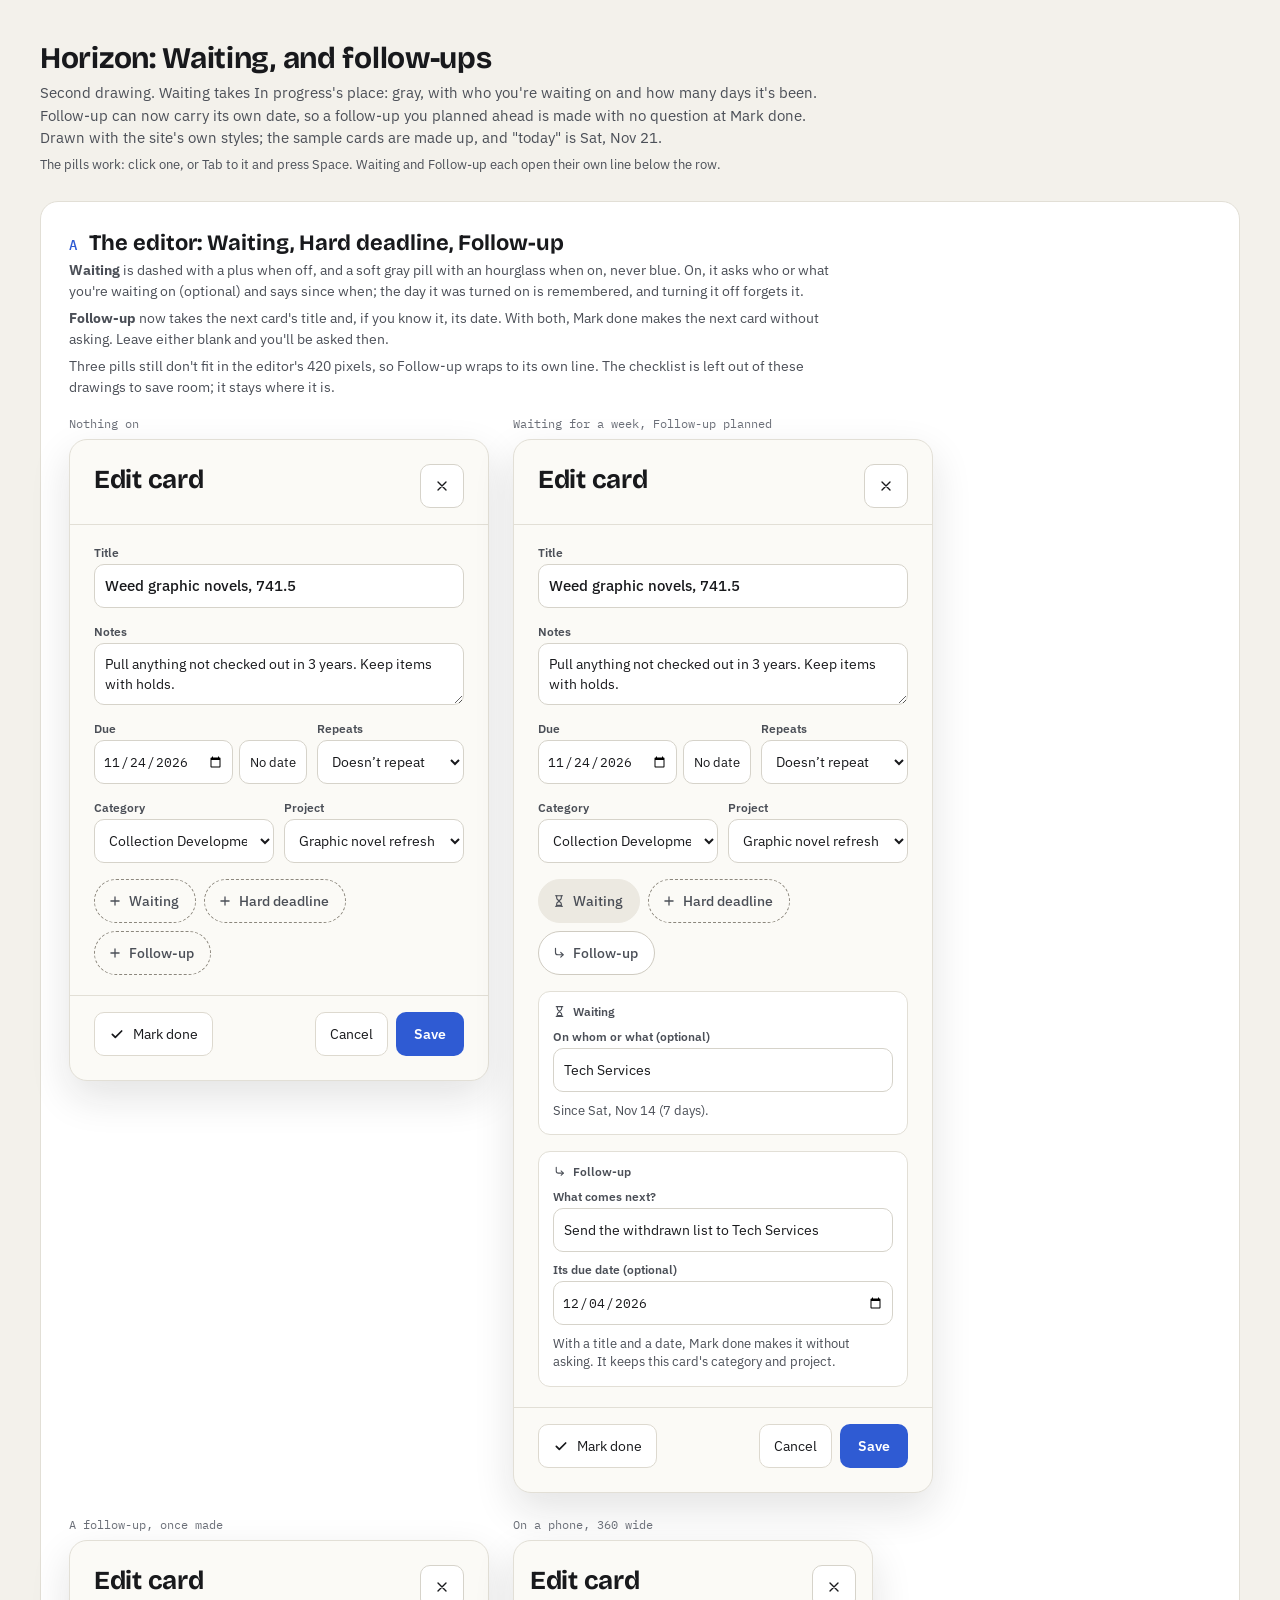
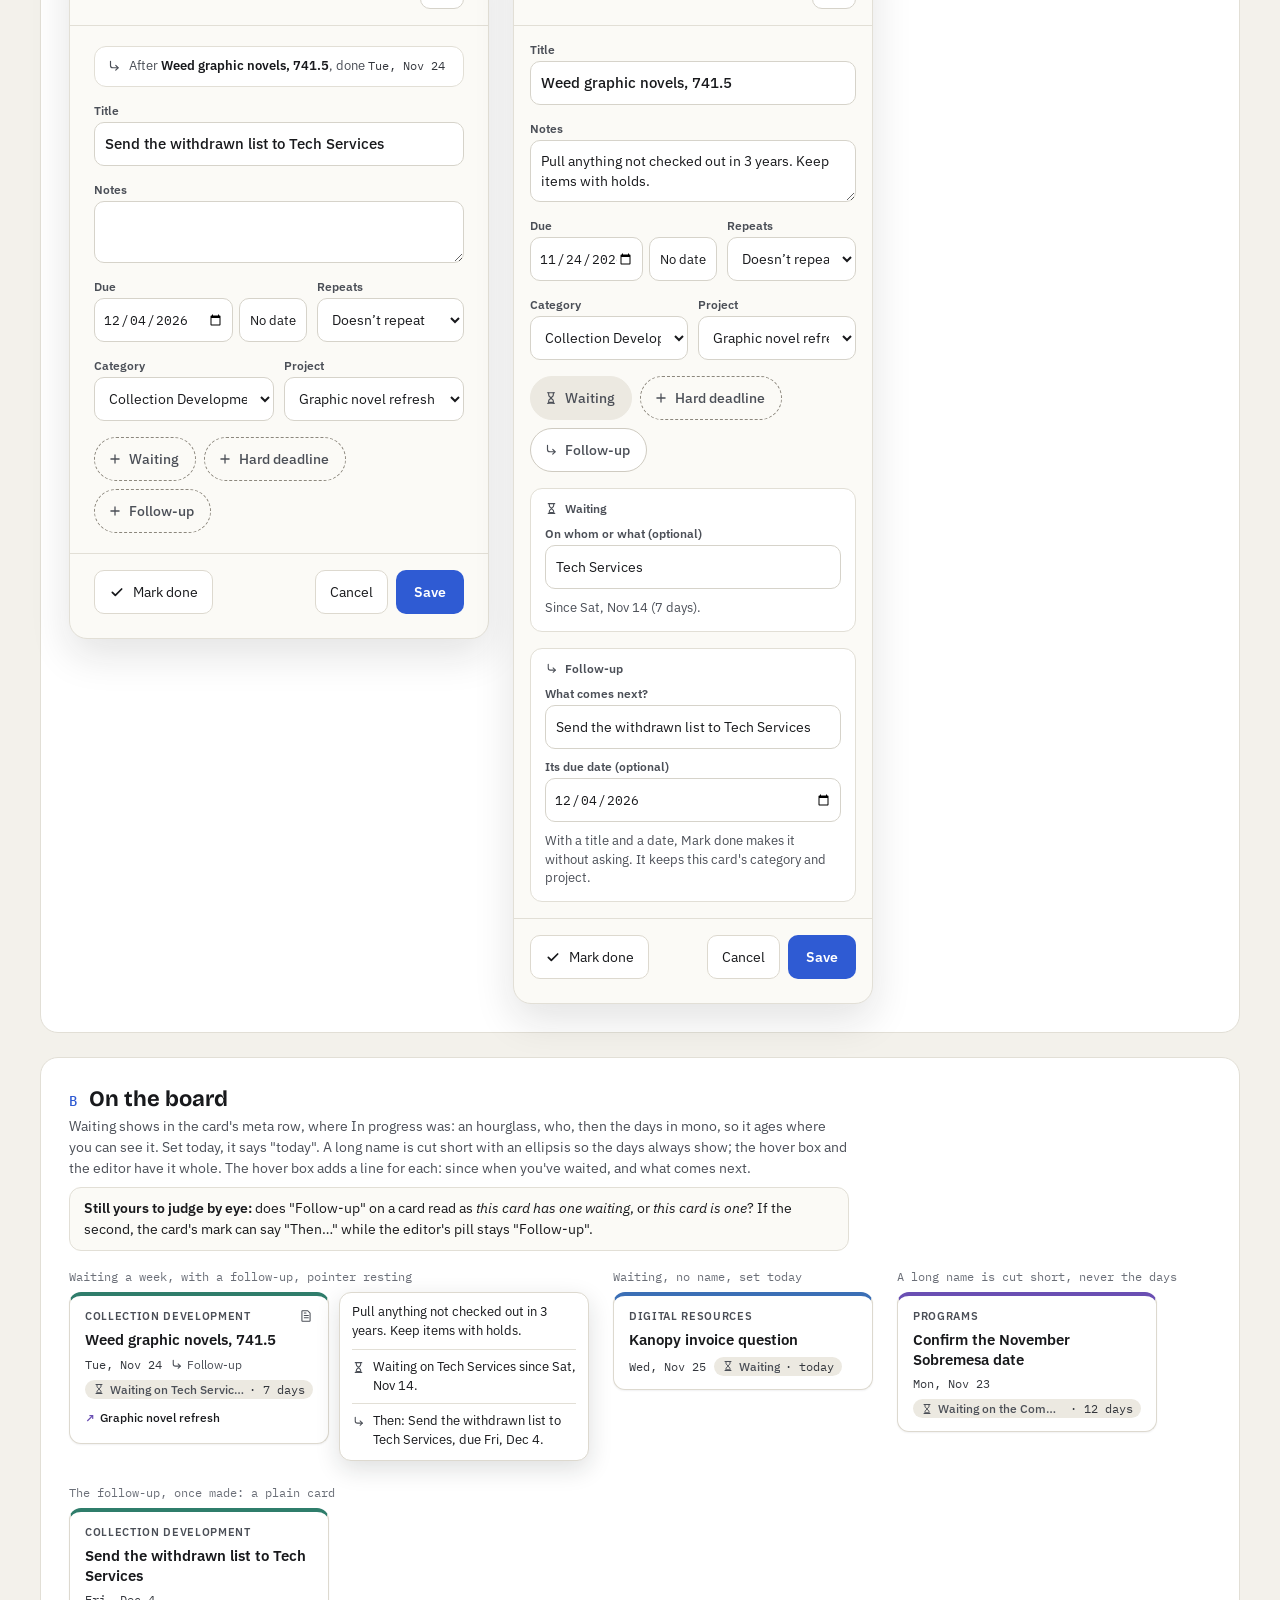
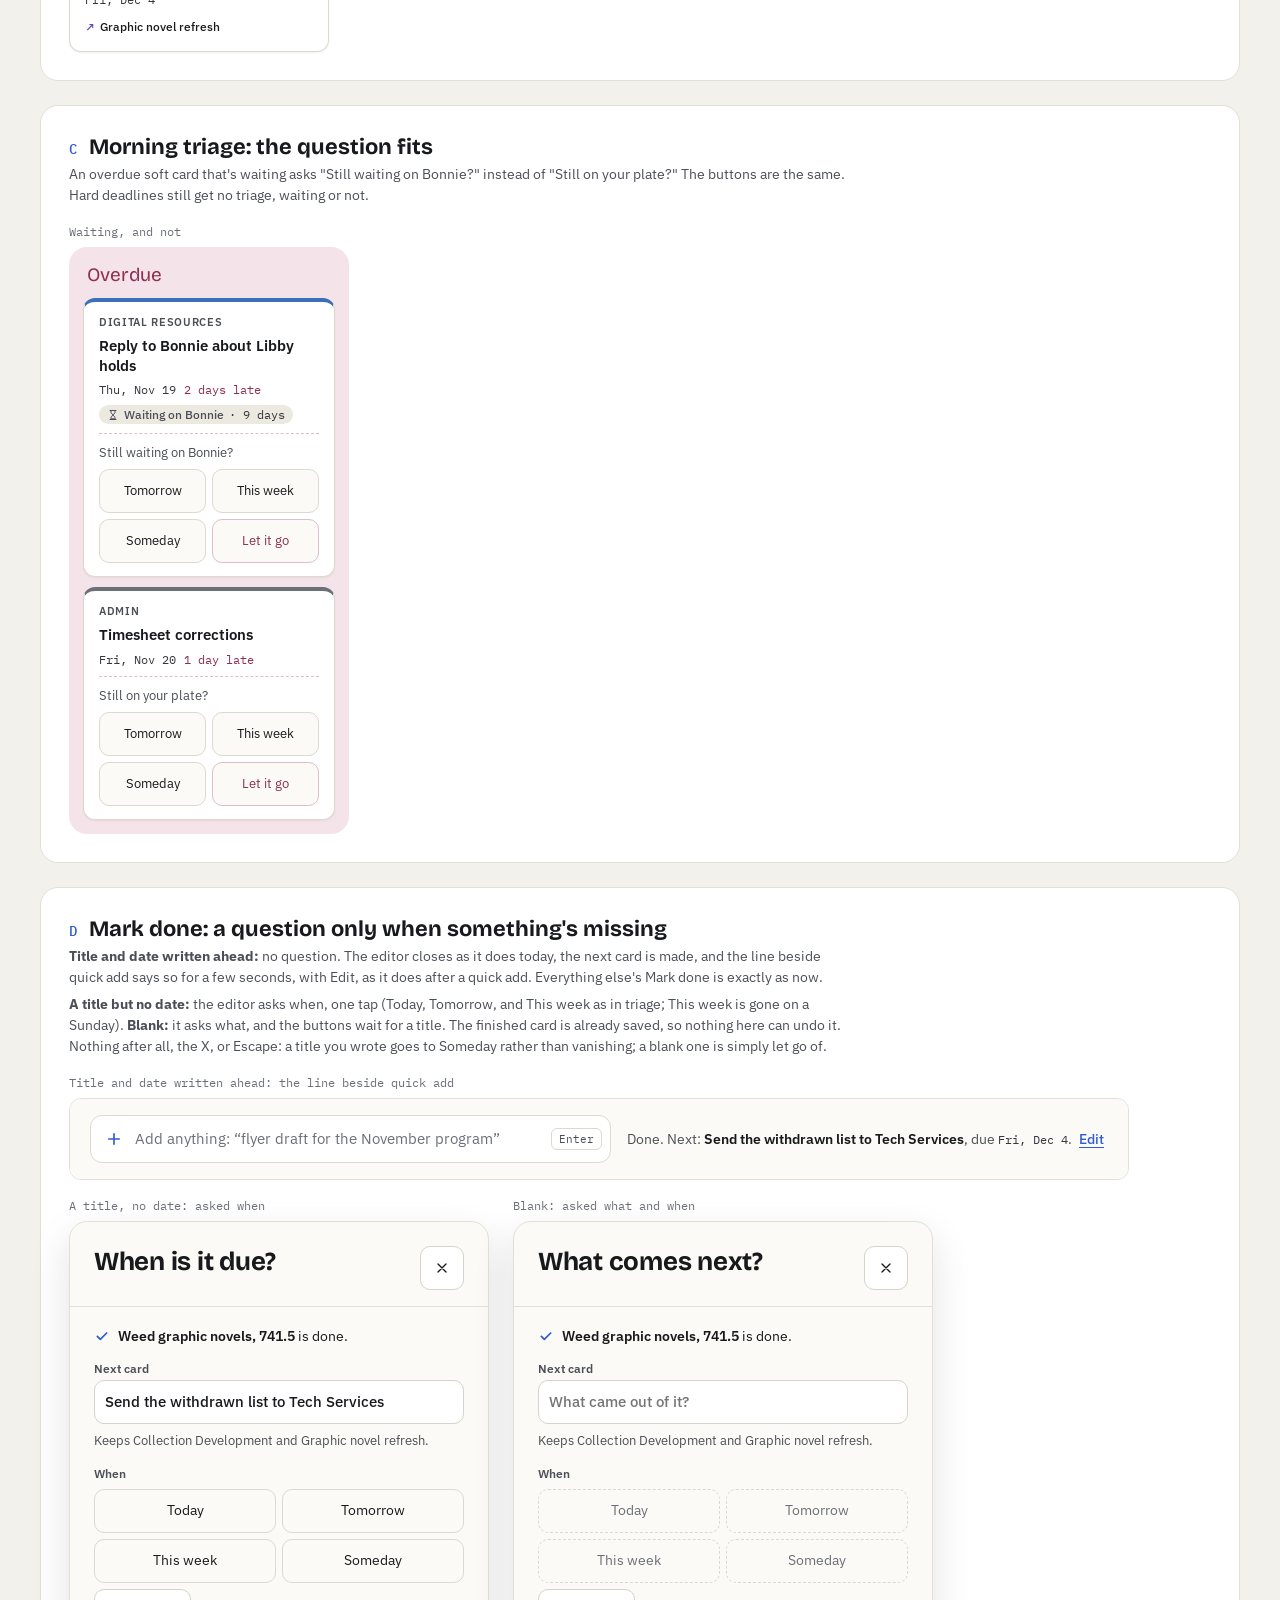
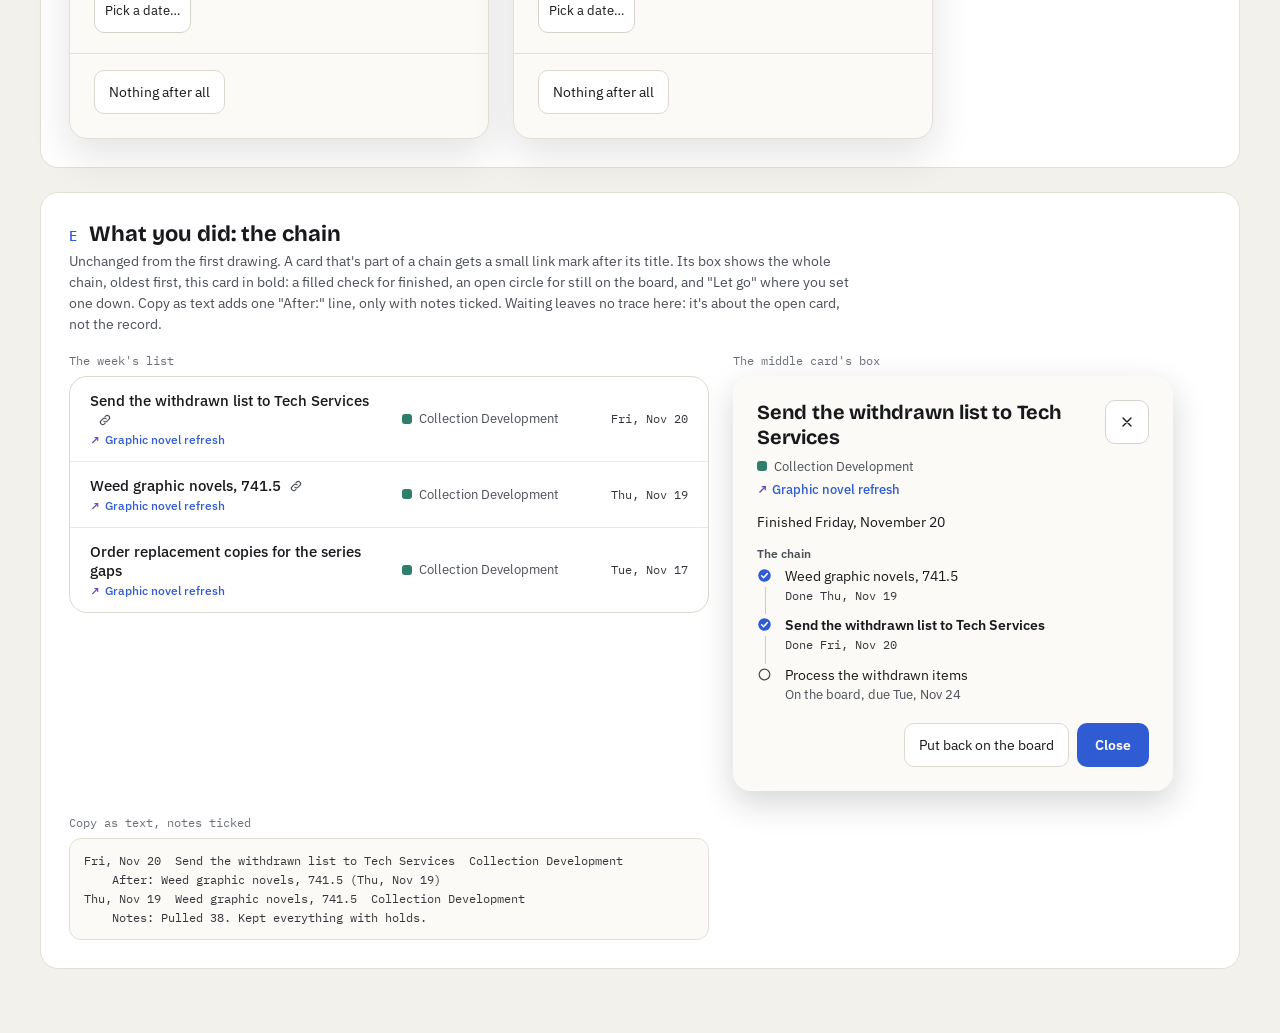
==== commit 098e8c1b: "Waiting replaces In progress, follow-ups carry a date: settled, and a second look sheet Co-Authored-" ====
--- a/design/followup-options/preview.html
+++ b/design/followup-options/preview.html
@@ -3,7 +3,7 @@
 <head>
 <meta charset="utf-8">
 <meta name="viewport" content="width=device-width, initial-scale=1">
-<title>Horizon follow-ups</title>
+<title>Horizon waiting and follow-ups</title>
 <link rel="preconnect" href="https://fonts.googleapis.com">
 <link rel="preconnect" href="https://fonts.gstatic.com" crossorigin>
 <link href="https://fonts.googleapis.com/css2?family=Bricolage+Grotesque:opsz,wght@12..96,700&amp;family=IBM+Plex+Mono:wght@400;500&amp;family=IBM+Plex+Sans:wght@400;500;600&amp;display=swap" rel="stylesheet">
@@ -22,7 +22,7 @@
   .letter { font-family: var(--font-mono); color: var(--accent); font-size: 14px; font-weight: 500; }
   .name { font-family: var(--font-display); font-size: 22px; margin: 0; }
   .why { color: var(--ink-secondary); margin: 0 0 6px; max-width: 780px; font-size: 14px; line-height: 1.5; }
-  .ask { color: var(--ink); margin: 0 0 20px; max-width: 780px; font-size: 14px; line-height: 1.5; padding: 10px 14px; background: var(--surface-soft); border: 1px solid var(--border-soft); border-radius: var(--radius-card); }
+  .ask { color: var(--ink); margin: 8px 0 0; max-width: 780px; font-size: 14px; line-height: 1.5; padding: 10px 14px; background: var(--surface-soft); border: 1px solid var(--border-soft); border-radius: var(--radius-card); }
   .ask b { font-weight: 600; }
   .stage { display: flex; flex-wrap: wrap; gap: 24px; align-items: flex-start; margin-top: 18px; }
   .stage > div { min-width: 0; max-width: 100%; }
@@ -35,17 +35,29 @@
   .mock-phone .panel-head, .mock-phone .panel-foot { padding-left: 16px; padding-right: 16px; }
   .mock-phone .panel-body { padding: 16px; }
 
-  /* ---------- New: the Follow-up tick, off and on ---------- */
+  /* ---------- New: the Waiting tick (in place of In progress) ---------- */
+  .tick-wait .tick-input:checked + .tick-face {
+    border-style: solid;
+    border-color: var(--strip-day);
+    background: var(--strip-day);
+    color: var(--ink-secondary);
+  }
+  /* ---------- New: the Follow-up tick ---------- */
   .tick-follow .tick-input:checked + .tick-face {
     border-style: solid;
     border-color: var(--hard-outline);
     background: var(--surface);
     color: var(--ink-secondary);
   }
-  /* "What comes next?" opens under the ticks only while Follow-up is on. */
-  .fu-line { display: none; }
-  .fu-wrap:has(.tick-follow .tick-input:checked) .fu-line { display: flex; }
-  .fu-wrap { display: flex; flex-direction: column; gap: 16px; }
+  /* Each tick's line opens under the row only while it's on. */
+  .opt-line { display: none; flex-direction: column; gap: 10px; }
+  .opts { display: flex; flex-direction: column; gap: 16px; }
+  .opts:has(.tick-wait .tick-input:checked) .wait-line { display: flex; }
+  .opts:has(.tick-follow .tick-input:checked) .fu-line { display: flex; }
+  .opt-line .field-note { margin: 0; }
+  .opt-box { padding: 12px 14px 14px; background: var(--surface); border: 1px solid var(--border-soft); border-radius: var(--radius-card); }
+  .opt-box-head { display: flex; align-items: center; gap: 7px; margin: 0; font-size: 12px; font-weight: 600; color: var(--ink-secondary); }
+  .mono { font-family: var(--font-mono); font-size: 12px; color: var(--ink-date); }
 
   /* ---------- New: "After ..." at the top of a follow-up's editor ---------- */
   .fu-after {
@@ -56,9 +68,40 @@
   }
   .fu-after svg { flex: none; margin-top: 2px; }
   .fu-after b { font-weight: 600; color: var(--ink); }
-  .fu-after .mono { font-family: var(--font-mono); font-size: 12px; color: var(--ink-date); }
-
-  /* ---------- New: the step after Mark done ---------- */
+
+  /* ---------- New: on the card ---------- */
+  /* Waiting: gray, never blue; who, then how long, the days in mono. */
+  .card-waiting {
+    display: inline-flex; align-items: center; gap: 5px;
+    min-width: 0; max-width: 100%;
+    font-size: 12px; font-weight: 500; color: var(--ink-secondary);
+    background: var(--strip-day);
+    padding: 2px 8px; border-radius: 10px;
+  }
+  /* A long name is cut short on one line; the days never are. The hover
+     box and the editor have the name whole. */
+  .card-waiting svg { flex: none; }
+  .card-waiting .who { min-width: 0; overflow: hidden; text-overflow: ellipsis; white-space: nowrap; }
+  .card-waiting .days { flex: none; white-space: nowrap; font-family: var(--font-mono); font-weight: 400; color: var(--ink-date); }
+  .card-follow { display: inline-flex; align-items: center; gap: 4px; font-size: 12px; color: var(--ink-secondary); }
+  .board-row { display: flex; flex-wrap: wrap; gap: 20px; align-items: flex-start; }
+  .board-row .card, #board .card { width: 260px; cursor: default; }
+  .peek-pair { display: flex; gap: 10px; align-items: flex-start; flex-wrap: wrap; }
+  .peek-pair .notes-peek { position: static; white-space: normal; max-width: 250px; }
+  .peek-line { display: grid; grid-template-columns: 14px minmax(0, 1fr); gap: 7px; }
+  .peek-line svg { margin-top: 3px; color: var(--ink-secondary); }
+  .peek-line i { font-style: normal; color: var(--ink-secondary); }
+  .peek-line + .peek-line, .notes-peek-text + .peek-line { margin-top: 8px; padding-top: 8px; border-top: 1px solid var(--border-soft); }
+
+  /* ---------- Triage ---------- */
+  .mock-zone { width: 280px; padding: 14px; background: var(--overdue-tint); border-radius: var(--radius-panel); display: flex; flex-direction: column; gap: 10px; }
+  .mock-zone .card { cursor: default; }
+  .mock-zone-title { margin: 2px 4px 2px; font-family: var(--font-display); font-size: 19px; color: var(--overdue-ink); }
+
+  /* ---------- Mark done ---------- */
+  .mock-bar { width: 1060px; max-width: 100%; border: 1px solid var(--border-soft); border-radius: var(--radius-card); overflow: hidden; }
+  .mock-bar .quickadd-bar { padding: 16px 20px; border-bottom: none; }
+  .mock-bar .quickadd-status b { font-weight: 600; color: var(--ink); }
   .fu-done-line { display: flex; gap: 8px; align-items: center; margin: 0; font-size: 14px; color: var(--ink); }
   .fu-done-line svg { color: var(--accent); flex: none; }
   .fu-keeps { margin: -8px 0 0; font-size: 13px; line-height: 1.4; color: var(--ink-secondary); }
@@ -68,18 +111,7 @@
   .fu-when .triage-button[aria-disabled="true"] { color: var(--ink-placeholder); background: transparent; border-style: dashed; cursor: default; }
   .fu-pick { justify-self: start; grid-column: 1 / -1; }
 
-  /* ---------- New: the card's mark, and the hover box ---------- */
-  .card-follow { display: inline-flex; align-items: center; gap: 4px; font-size: 12px; color: var(--ink-secondary); }
-  .board-row { display: flex; flex-wrap: wrap; gap: 16px; align-items: flex-start; }
-  .board-row .card { width: 260px; cursor: default; }
-  .peek-pair { display: flex; gap: 10px; align-items: flex-start; flex-wrap: wrap; }
-  .peek-pair .notes-peek { position: static; white-space: normal; max-width: 260px; }
-  .peek-then { display: grid; grid-template-columns: 14px minmax(0, 1fr); gap: 7px; }
-  .peek-then svg { margin-top: 3px; color: var(--ink-secondary); }
-  .peek-then i { font-style: normal; color: var(--ink-secondary); }
-  .notes-peek-text + .peek-then { margin-top: 8px; padding-top: 8px; border-top: 1px solid var(--border-soft); }
-
-  /* ---------- New: the chain in What you did ---------- */
+  /* ---------- The chain in What you did ---------- */
   .mock-record { width: 640px; max-width: 100%; }
   .mock-record .record-list { border-radius: var(--radius-panel); }
   .record-chain { display: inline-flex; vertical-align: -2px; margin-left: 8px; color: var(--ink-secondary); }
@@ -89,12 +121,11 @@
   .chain-list { list-style: none; margin: 0; padding: 0; }
   .chain-list li { position: relative; display: grid; grid-template-columns: 18px minmax(0, 1fr); gap: 10px; padding-bottom: 12px; font-size: 14px; line-height: 1.4; }
   .chain-list li:last-child { padding-bottom: 0; }
-  /* The thread between links: a line from each mark down to the next. */
   .chain-list li:not(:last-child)::before { content: ''; position: absolute; left: 8.25px; top: 20px; bottom: 2px; border-left: 1.5px solid var(--hard-outline); }
   .chain-list svg { margin-top: 1px; }
   .chain-list .is-done svg { color: var(--accent); }
   .chain-list .is-open svg { color: var(--ink-secondary); }
-  .chain-list .is-this .chain-title { font-weight: 600; color: var(--ink); }
+  .chain-list .is-this .chain-title { font-weight: 600; }
   .chain-title { color: var(--ink); overflow-wrap: anywhere; }
   .chain-when { display: block; font-family: var(--font-mono); font-size: 12px; color: var(--ink-date); margin-top: 1px; }
   .chain-list .is-open .chain-when { color: var(--ink-secondary); font-family: var(--font-body); font-size: 13px; }
@@ -109,19 +140,19 @@
 </head>
 <body>
 <div class="sheet">
-  <h1>Horizon: follow-ups</h1>
-  <p class="lead">One look, drawn with the site's own styles: the Follow-up pill in the editor, the mark a card wears, the step after Mark done, and the chain in What you did. The sample cards are made up.</p>
-  <p class="how">The pills work: click one, or Tab to it and press Space. Turning Follow-up on opens "What comes next?" below it.</p>
+  <h1>Horizon: Waiting, and follow-ups</h1>
+  <p class="lead">Second drawing. Waiting takes In progress's place: gray, with who you're waiting on and how many days it's been. Follow-up can now carry its own date, so a follow-up you planned ahead is made with no question at Mark done. Drawn with the site's own styles; the sample cards are made up, and "today" is Sat, Nov 21.</p>
+  <p class="how">The pills work: click one, or Tab to it and press Space. Waiting and Follow-up each open their own line below the row.</p>
 
   <!-- A. The editor -->
   <section class="option">
-    <div class="option-head"><span class="letter">A</span><h2 class="name">The editor: a third pill</h2></div>
-    <p class="why">Follow-up sits beside In progress and Hard deadline: dashed with a plus when off, a quiet gray outline with an arrow when on. On, one line opens under it. Write the next task now, or leave it blank and you'll be asked when you mark it done. The checklist is left out of these drawings to save room; it stays where it is.</p>
-    <p class="why">Three pills don't fit on one line in the editor's 420 pixels, so Follow-up wraps to a second line, on a phone and on a wide screen alike. Making the existing two smaller to squeeze it in would cost them their 44-pixel tap height, so I'd let it wrap.</p>
-    <p class="why">A card that came from another says so at the top, in its own small box. That's the first place the chain shows.</p>
-    <div class="stage">
-      <div><p class="caption">Off</p><div class="mock-panel" id="ed-off"></div></div>
-      <div><p class="caption">On, with the next task written</p><div class="mock-panel" id="ed-on"></div></div>
+    <div class="option-head"><span class="letter">A</span><h2 class="name">The editor: Waiting, Hard deadline, Follow-up</h2></div>
+    <p class="why"><b>Waiting</b> is dashed with a plus when off, and a soft gray pill with an hourglass when on, never blue. On, it asks who or what you're waiting on (optional) and says since when; the day it was turned on is remembered, and turning it off forgets it.</p>
+    <p class="why"><b>Follow-up</b> now takes the next card's title and, if you know it, its date. With both, Mark done makes the next card without asking. Leave either blank and you'll be asked then.</p>
+    <p class="why">Three pills still don't fit in the editor's 420 pixels, so Follow-up wraps to its own line. The checklist is left out of these drawings to save room; it stays where it is.</p>
+    <div class="stage">
+      <div><p class="caption">Nothing on</p><div class="mock-panel" id="ed-off"></div></div>
+      <div><p class="caption">Waiting for a week, Follow-up planned</p><div class="mock-panel" id="ed-on"></div></div>
       <div><p class="caption">A follow-up, once made</p><div class="mock-panel" id="ed-after"></div></div>
       <div><p class="caption">On a phone, 360 wide</p><div class="mock-panel mock-phone" id="ed-phone"></div></div>
     </div>
@@ -129,28 +160,43 @@
 
   <!-- B. The board -->
   <section class="option">
-    <div class="option-head"><span class="letter">B</span><h2 class="name">On the board: the card wears it</h2></div>
-    <p class="why">An arrow and "Follow-up" in the card's meta row, the way Repeats shows its arrows and "Weekly". Resting the pointer on the card shows what comes next in the hover box, under the notes. The follow-up card itself looks like any other card: the chain stays off the board.</p>
-    <p class="ask"><b>One thing to judge by eye:</b> does "Follow-up" on a card read as <i>this card has one waiting</i>, or as <i>this card is one</i>? If the second, the card's mark can say "Then…" instead, and the pill in the editor stays "Follow-up".</p>
-    <div class="board-row" id="board"></div>
-  </section>
-
-  <!-- C. After Mark done -->
-  <section class="option">
-    <div class="option-head"><span class="letter">C</span><h2 class="name">After Mark done: one tap to place it</h2></div>
-    <p class="why">The finished card is saved before this step appears, so nothing here can undo it. The editor turns into one question: what comes next, and when? Each "when" button adds the card and closes, in one tap. Today, Tomorrow, and This week mean what they mean in triage (This week is the last day of the week; it's left out on a Sunday). Pick a date opens the date box. The new card keeps the category and project.</p>
-    <p class="why">Nothing after all, the X, or Escape: a follow-up you wrote in advance goes to Someday rather than vanishing; a blank one is simply let go of. If it was blank, the buttons wait until there's a title.</p>
-    <div class="stage">
-      <div><p class="caption">Written in advance</p><div class="mock-panel" id="done-written"></div></div>
-      <div><p class="caption">Left blank: asked now</p><div class="mock-panel" id="done-blank"></div></div>
-    </div>
-  </section>
-
-  <!-- D. What you did -->
-  <section class="option">
-    <div class="option-head"><span class="letter">D</span><h2 class="name">What you did: the chain</h2></div>
-    <p class="why">In the list, a card that's part of a chain gets a small link mark after its title, like the repeat mark. Click the row, and its box shows the whole chain, oldest first, this card in bold: a filled check for finished, an open circle for still on the board, and "Let go" where you set one down.</p>
-    <p class="why">Copy as text adds the chain only with the notes option ticked, as one "After:" line, so the plain list stays plain.</p>
+    <div class="option-head"><span class="letter">B</span><h2 class="name">On the board</h2></div>
+    <p class="why">Waiting shows in the card's meta row, where In progress was: an hourglass, who, then the days in mono, so it ages where you can see it. Set today, it says "today". A long name is cut short with an ellipsis so the days always show; the hover box and the editor have it whole. The hover box adds a line for each: since when you've waited, and what comes next.</p>
+    <p class="ask"><b>Still yours to judge by eye:</b> does "Follow-up" on a card read as <i>this card has one waiting</i>, or <i>this card is one</i>? If the second, the card's mark can say "Then…" while the editor's pill stays "Follow-up".</p>
+    <div class="stage" id="board"></div>
+  </section>
+
+  <!-- C. Triage -->
+  <section class="option">
+    <div class="option-head"><span class="letter">C</span><h2 class="name">Morning triage: the question fits</h2></div>
+    <p class="why">An overdue soft card that's waiting asks "Still waiting on Bonnie?" instead of "Still on your plate?" The buttons are the same. Hard deadlines still get no triage, waiting or not.</p>
+    <div class="stage">
+      <div><p class="caption">Waiting, and not</p><div class="mock-zone" id="triage"></div></div>
+    </div>
+  </section>
+
+  <!-- D. Mark done -->
+  <section class="option">
+    <div class="option-head"><span class="letter">D</span><h2 class="name">Mark done: a question only when something's missing</h2></div>
+    <p class="why"><b>Title and date written ahead:</b> no question. The editor closes as it does today, the next card is made, and the line beside quick add says so for a few seconds, with Edit, as it does after a quick add. Everything else's Mark done is exactly as now.</p>
+    <p class="why"><b>A title but no date:</b> the editor asks when, one tap (Today, Tomorrow, and This week as in triage; This week is gone on a Sunday). <b>Blank:</b> it asks what, and the buttons wait for a title. The finished card is already saved, so nothing here can undo it. Nothing after all, the X, or Escape: a title you wrote goes to Someday rather than vanishing; a blank one is simply let go of.</p>
+    <div class="stage">
+      <div><p class="caption">Title and date written ahead: the line beside quick add</p>
+        <div class="mock-bar"><div class="quickadd-bar">
+          <label class="quickadd"><svg width="18" height="18" viewBox="0 0 24 24" fill="none" stroke="currentColor" stroke-width="2.2" stroke-linecap="round" aria-hidden="true"><path d="M12 5v14M5 12h14"></path></svg><input type="text" class="quickadd-input" placeholder="Add anything: &ldquo;flyer draft for the November program&rdquo;"><kbd class="quickadd-key" aria-hidden="true">Enter</kbd></label>
+          <div class="quickadd-line"><p class="quickadd-status">Done. Next: <b>Send the withdrawn list to Tech Services</b>, due <span class="mono">Fri, Dec 4</span>. <button type="button" class="link-button">Edit</button></p></div>
+        </div></div></div>
+    </div>
+    <div class="stage">
+      <div><p class="caption">A title, no date: asked when</p><div class="mock-panel" id="done-when"></div></div>
+      <div><p class="caption">Blank: asked what and when</p><div class="mock-panel" id="done-blank"></div></div>
+    </div>
+  </section>
+
+  <!-- E. What you did -->
+  <section class="option">
+    <div class="option-head"><span class="letter">E</span><h2 class="name">What you did: the chain</h2></div>
+    <p class="why">Unchanged from the first drawing. A card that's part of a chain gets a small link mark after its title. Its box shows the whole chain, oldest first, this card in bold: a filled check for finished, an open circle for still on the board, and "Let go" where you set one down. Copy as text adds one "After:" line, only with notes ticked. Waiting leaves no trace here: it's about the open card, not the record.</p>
     <div class="stage">
       <div class="mock-record"><p class="caption">The week's list</p><ul class="record-list" id="rec-list"></ul></div>
       <div><p class="caption">The middle card's box</p><div class="mock-box small-panel" id="rec-box"></div></div>
@@ -167,10 +213,11 @@
 <script>
   // Builds the drawings. Nothing here is saved anywhere.
   const PLUS = '<svg class="tick-off" width="14" height="14" viewBox="0 0 24 24" fill="none" stroke="currentColor" stroke-width="2.2" stroke-linecap="round" aria-hidden="true"><path d="M12 5v14M5 12h14"></path></svg>';
-  const HALF = '<svg class="tick-on" width="12" height="12" viewBox="0 0 10 10" aria-hidden="true"><circle cx="5" cy="5" r="4" fill="none" stroke="currentColor" stroke-width="1.5"></circle><path d="M5 1 A4 4 0 0 1 5 9 Z" fill="currentColor"></path></svg>';
-  const CHECK = (cls = 'tick-on', s = 14) => `<svg class="${cls}" width="${s}" height="${s}" viewBox="0 0 24 24" fill="none" stroke="currentColor" stroke-width="2.6" stroke-linecap="round" stroke-linejoin="round" aria-hidden="true"><path d="M5 12.5l4.5 4.5L19 7.5"></path></svg>`;
-  // The follow-up arrow: down, then onward. Not the repeat's two arrows,
-  // not the project's diagonal.
+  const CHECK = (cls = 'tick-on', s = 14) => `<svg${cls ? ` class="${cls}"` : ''} width="${s}" height="${s}" viewBox="0 0 24 24" fill="none" stroke="currentColor" stroke-width="2.6" stroke-linecap="round" stroke-linejoin="round" aria-hidden="true"><path d="M5 12.5l4.5 4.5L19 7.5"></path></svg>`;
+  // Waiting: an hourglass, sand settled at the bottom.
+  const GLASS = (s = 14, cls = '') => `<svg${cls ? ` class="${cls}"` : ''} width="${s}" height="${s}" viewBox="0 0 24 24" fill="none" stroke="currentColor" stroke-width="2" stroke-linecap="round" stroke-linejoin="round" aria-hidden="true"><path d="M6 3h12M6 21h12"></path><path d="M8 3v3.5a4 4 0 0 0 1.8 3.3L12 11.5l2.2-1.7A4 4 0 0 0 16 6.5V3"></path><path d="M8 21v-3.5a4 4 0 0 1 1.8-3.3l2.2-1.7 2.2 1.7a4 4 0 0 1 1.8 3.3V21"></path><path d="M9.5 19.5h5" stroke-width="2.4"></path></svg>`;
+  // Follow-up: down, then onward. Not the repeat's two arrows, not the
+  // project's diagonal.
   const THEN = (s = 14, cls = '') => `<svg${cls ? ` class="${cls}"` : ''} width="${s}" height="${s}" viewBox="0 0 24 24" fill="none" stroke="currentColor" stroke-width="2" stroke-linecap="round" stroke-linejoin="round" aria-hidden="true"><path d="M6 4v7a4 4 0 0 0 4 4h9"></path><path d="M15 11l4 4-4 4"></path></svg>`;
   const LINK = '<svg width="14" height="14" viewBox="0 0 24 24" fill="none" stroke="currentColor" stroke-width="2" stroke-linecap="round" stroke-linejoin="round" aria-hidden="true"><path d="M10 14a4 4 0 0 0 5.7 0l3-3a4 4 0 0 0-5.7-5.7l-1 1"></path><path d="M14 10a4 4 0 0 0-5.7 0l-3 3a4 4 0 0 0 5.7 5.7l1-1"></path></svg>';
   const CIRCLE = '<svg width="15" height="15" viewBox="0 0 24 24" fill="none" stroke="currentColor" stroke-width="2" aria-hidden="true"><circle cx="12" cy="12" r="8.5"></circle></svg>';
@@ -179,32 +226,46 @@
   const NOTES = '<svg width="14" height="14" viewBox="0 0 24 24" fill="none" stroke="currentColor" stroke-width="1.8" stroke-linecap="round" stroke-linejoin="round" aria-hidden="true"><path d="M6 3h9l4 4v13a1 1 0 0 1-1 1H6a1 1 0 0 1-1-1V4a1 1 0 0 1 1-1z"></path><path d="M9 11h7M9 15h7M9 7h3"></path></svg>';
   const SWATCH = (c) => `<svg width="10" height="10" viewBox="0 0 10 10" aria-hidden="true"><rect width="10" height="10" rx="3" fill="${c}"></rect></svg>`;
   const GREEN = '#2F7D6B';
+  const BLUE = '#3B6FB6';
+  const PURPLE = '#6A4FB3';
   let uid = 0;
 
   function head(title) {
     return `<div class="panel-head"><h2 class="panel-title">${title}</h2><button type="button" class="icon-button" aria-label="Close">${X}</button></div>`;
   }
 
-  function ticks({ progress = false, follow = false, written = '' }) {
+  function opts({ wait = false, waitOn = '', since = 'today, Sat, Nov 21', follow = false, next = '', nextDue = '' }) {
     const n = ++uid;
     const c = (on) => (on ? ' checked' : '');
-    return `<div class="fu-wrap">
+    return `<div class="opts">
       <div class="ticks">
-        <span class="tick tick-progress"><input type="checkbox" id="p${n}" class="tick-input"${c(progress)}><label for="p${n}" class="tick-face">${PLUS}${HALF}In progress</label></span>
+        <span class="tick tick-wait"><input type="checkbox" id="w${n}" class="tick-input"${c(wait)} aria-describedby="wt${n}"><label for="w${n}" class="tick-face">${PLUS}${GLASS(14, 'tick-on')}Waiting</label>
+          <span id="wt${n}" class="tick-tip" role="tooltip">The next move is someone else's. The card counts the days, in gray.</span></span>
         <span class="tick tick-hard"><input type="checkbox" id="h${n}" class="tick-input"><label for="h${n}" class="tick-face">${PLUS}${CHECK()}Hard deadline</label></span>
         <span class="tick tick-follow"><input type="checkbox" id="f${n}" class="tick-input"${c(follow)} aria-describedby="ft${n}"><label for="f${n}" class="tick-face">${PLUS}${THEN(14, 'tick-on')}Follow-up</label>
-          <span id="ft${n}" class="tick-tip" role="tooltip">Another task comes after this one. When you mark it done, Horizon asks when.</span></span>
-      </div>
-      <div class="fu-line field-new" style="flex-direction:column;gap:6px">
+          <span id="ft${n}" class="tick-tip" role="tooltip">Another task comes after this one. It becomes its own card when you mark this one done.</span></span>
+      </div>
+      <div class="opt-line wait-line opt-box">
+        <p class="opt-box-head">${GLASS(13)}Waiting</p>
+        <label class="field">On whom or what (optional)
+          <input type="text" class="field-input" value="${waitOn}" placeholder="Tech Services, the vendor, Bonnie…" autocomplete="off">
+        </label>
+        <p class="field-note">Since ${since}.</p>
+      </div>
+      <div class="opt-line fu-line opt-box">
+        <p class="opt-box-head">${THEN(13)}Follow-up</p>
         <label class="field">What comes next?
-          <input type="text" class="field-input" value="${written}" placeholder="Leave blank to be asked when it's done" autocomplete="off">
+          <input type="text" class="field-input" value="${next}" placeholder="Leave blank to be asked when it's done" autocomplete="off">
         </label>
-        <p class="field-note" style="margin:0">It becomes its own card when you mark this one done, with the same category and project.</p>
+        <div class="field"><label>Its due date (optional)</label>
+          <div class="field-due"><input type="date" class="field-input field-date" value="${nextDue}"></div>
+        </div>
+        <p class="field-note">With a title and a date, Mark done makes it without asking. It keeps this card's category and project.</p>
       </div>
     </div>`;
   }
 
-  function editor({ title, notes = '', due, repeat = 'Doesn’t repeat', category = 'Collection Development', project = 'Graphic novel refresh', after = '', ...t }) {
+  function editor({ title, notes = '', due, repeat = 'Doesn’t repeat', category = 'Collection Development', project = 'Graphic novel refresh', after = '', ...o }) {
     return `${head('Edit card')}
       <div class="panel-body">
         ${after}
@@ -218,7 +279,7 @@
           <label class="field">Category<select class="field-input"><option>${category}</option></select></label>
           <label class="field">Project<select class="field-input"><option>${project}</option></select></label>
         </div>
-        ${ticks(t)}
+        ${opts(o)}
       </div>
       <div class="panel-foot">
         <button type="button" class="button">${CHECK('', 16)}Mark done</button>
@@ -226,44 +287,64 @@
       </div>`;
   }
 
-  const weed = { title: 'Weed graphic novels, 741.5', notes: 'Pull anything not checked out in 3 years. Keep items with holds.', due: '2026-11-19' };
+  const weed = { title: 'Weed graphic novels, 741.5', notes: 'Pull anything not checked out in 3 years. Keep items with holds.', due: '2026-11-24' };
+  const planned = { wait: true, waitOn: 'Tech Services', since: 'Sat, Nov 14 (7 days)', follow: true, next: 'Send the withdrawn list to Tech Services', nextDue: '2026-12-04' };
   document.getElementById('ed-off').innerHTML = editor(weed);
-  document.getElementById('ed-on').innerHTML = editor({ ...weed, progress: true, follow: true, written: 'Send the withdrawn list to Tech Services' });
+  document.getElementById('ed-on').innerHTML = editor({ ...weed, ...planned });
   document.getElementById('ed-after').innerHTML = editor({
-    title: 'Send the withdrawn list to Tech Services', due: '2026-11-20',
-    after: `<p class="fu-after">${THEN(14)}<span>After <b>Weed graphic novels, 741.5</b>, done <span class="mono">Thu, Nov 19</span></span></p>`,
+    title: 'Send the withdrawn list to Tech Services', due: '2026-12-04',
+    after: `<p class="fu-after">${THEN(14)}<span>After <b>Weed graphic novels, 741.5</b>, done <span class="mono">Tue, Nov 24</span></span></p>`,
   });
-  document.getElementById('ed-phone').innerHTML = editor({ ...weed, follow: true, written: 'Send the withdrawn list to Tech Services' });
+  document.getElementById('ed-phone').innerHTML = editor({ ...weed, ...planned });
 
   // B. Cards on the board.
-  const card = ({ band, cat, title, meta, marks = '' }) => `
+  const projectTag = `<span class="card-project"><span class="card-project-arrow" style="--project:${PURPLE}" aria-hidden="true">↗</span>Graphic novel refresh</span>`;
+  const card = ({ band, cat, title, meta, marks = '', project = true, triage = '', late = '' }) => `
     <article class="card" style="--band:${band}">
       <div class="card-top"><span class="card-category">${cat}</span>${marks}</div>
       <h3 class="card-title"><span class="card-open">${title}</span></h3>
-      <div class="card-meta">${meta}</div>
-      <span class="card-project"><span class="card-project-arrow" style="--project:#6A4FB3" aria-hidden="true">↗</span>Graphic novel refresh</span>
+      <div class="card-meta">${meta}${late}</div>
+      ${project ? projectTag : ''}
+      ${triage}
     </article>`;
+  const waiting = (who, days) => `<span class="card-waiting">${GLASS(12)}<span class="who">${who ? `Waiting on ${who}` : 'Waiting'}</span><span class="days" aria-hidden="true">· ${days}</span><span class="visually-hidden">, ${days === 'today' ? 'since today' : `for ${days}`}</span></span>`;
   const follow = `<span class="card-follow">${THEN(13)}<span class="visually-hidden">Has a follow-up: </span>Follow-up</span>`;
   const notesMark = `<span class="card-marks"><span class="card-notes-mark">${NOTES}</span></span>`;
   document.getElementById('board').innerHTML = `
-    <div><p class="caption">Follow-up written, notes too, pointer resting</p>
+    <div><p class="caption">Waiting a week, with a follow-up, pointer resting</p>
       <div class="peek-pair">
-        ${card({ band: GREEN, cat: 'Collection Development', title: 'Weed graphic novels, 741.5', meta: `<span class="card-date">Thu, Nov 19</span>${follow}<span class="card-progress">${HALF.replace(' class="tick-on"', '')}In progress</span>`, marks: notesMark })}
+        ${card({ band: GREEN, cat: 'Collection Development', title: 'Weed graphic novels, 741.5', meta: `<span class="card-date">Tue, Nov 24</span>${follow}${waiting('Tech Services', '7 days')}`, marks: notesMark })}
         <div class="notes-peek"><p class="notes-peek-text">Pull anything not checked out in 3 years. Keep items with holds.</p>
-          <div class="peek-then">${THEN(13)}<span>Then: Send the withdrawn list to Tech Services</span></div></div>
+          <div class="peek-line">${GLASS(13)}<span>Waiting on Tech Services since Sat, Nov 14.</span></div>
+          <div class="peek-line">${THEN(13)}<span>Then: Send the withdrawn list to Tech Services, due Fri, Dec 4.</span></div></div>
       </div></div>
-    <div><p class="caption">Follow-up left blank, pointer resting</p>
-      <div class="peek-pair">
-        ${card({ band: '#3B6FB6', cat: 'Digital Resources', title: 'Reply to Bonnie about Libby holds', meta: `<span class="card-date">Fri, Nov 20</span>${follow}` })}
-        <div class="notes-peek"><div class="peek-then" style="margin:0;padding:0;border:0">${THEN(13)}<span><i>Then: you'll be asked when it's done</i></span></div></div>
-      </div></div>
+    <div><p class="caption">Waiting, no name, set today</p>
+      ${card({ band: BLUE, cat: 'Digital Resources', title: 'Kanopy invoice question', meta: `<span class="card-date">Wed, Nov 25</span>${waiting('', 'today')}`, project: false })}</div>
+    <div><p class="caption">A long name is cut short, never the days</p>
+      ${card({ band: PURPLE, cat: 'Programs', title: 'Confirm the November Sobremesa date', meta: `<span class="card-date">Mon, Nov 23</span>${waiting('the Community Center booking office', '12 days')}`, project: false })}</div>
     <div><p class="caption">The follow-up, once made: a plain card</p>
-      ${card({ band: GREEN, cat: 'Collection Development', title: 'Send the withdrawn list to Tech Services', meta: '<span class="card-date">Fri, Nov 20</span>' })}</div>`;
-
-  // C. The step after Mark done.
+      ${card({ band: GREEN, cat: 'Collection Development', title: 'Send the withdrawn list to Tech Services', meta: '<span class="card-date">Fri, Dec 4</span>' })}</div>`;
+
+  // C. Triage.
+  const triage = (prompt, title) => `
+      <div class="card-triage" role="group" aria-label="${prompt} ${title}">
+        <span class="triage-prompt">${prompt}</span>
+        <div class="triage-buttons">
+          <button type="button" class="triage-button">Tomorrow</button>
+          <button type="button" class="triage-button">This week</button>
+          <button type="button" class="triage-button">Someday</button>
+          <button type="button" class="triage-button triage-letgo">Let it go</button>
+        </div>
+      </div>`;
+  document.getElementById('triage').innerHTML = `
+    <p class="mock-zone-title">Overdue</p>
+    ${card({ band: BLUE, cat: 'Digital Resources', title: 'Reply to Bonnie about Libby holds', meta: `<span class="card-date">Thu, Nov 19</span>`, late: `<span class="card-late">2 days late</span>${waiting('Bonnie', '9 days')}`, project: false, triage: triage('Still waiting on Bonnie?', 'Reply to Bonnie about Libby holds') })}
+    ${card({ band: '#6B6F78', cat: 'Admin', title: 'Timesheet corrections', meta: `<span class="card-date">Fri, Nov 20</span>`, late: '<span class="card-late">1 day late</span>', project: false, triage: triage('Still on your plate?', 'Timesheet corrections') })}`;
+
+  // D. The step after Mark done.
   function doneStep({ written }) {
     const off = written ? '' : ' aria-disabled="true"';
-    return `${head('What comes next?')}
+    return `${head(written ? 'When is it due?' : 'What comes next?')}
       <div class="panel-body">
         <p class="fu-done-line">${CHECK('', 16)}<span><b style="font-weight:600">Weed graphic novels, 741.5</b> is done.</span></p>
         <label class="field">Next card<input type="text" class="field-input field-title" value="${written}" placeholder="What came out of it?" autocomplete="off"></label>
@@ -279,12 +360,12 @@
       </div>
       <div class="panel-foot"><button type="button" class="button">Nothing after all</button></div>`;
   }
-  document.getElementById('done-written').innerHTML = doneStep({ written: 'Send the withdrawn list to Tech Services' });
+  document.getElementById('done-when').innerHTML = doneStep({ written: 'Send the withdrawn list to Tech Services' });
   document.getElementById('done-blank').innerHTML = doneStep({ written: '' });
 
-  // D. What you did.
+  // E. What you did.
   const row = (title, date, chain) => `<li><button type="button" class="record-row">
-      <span class="record-title">${title}${chain ? `<span class="record-chain">${LINK}<span class="visually-hidden">Part of a chain</span></span>` : ''} <span class="record-project"><span class="card-project-arrow" style="--project:#6A4FB3" aria-hidden="true">↗</span>Graphic novel refresh</span></span>
+      <span class="record-title">${title}${chain ? `<span class="record-chain">${LINK}<span class="visually-hidden">Part of a chain</span></span>` : ''} <span class="record-project"><span class="card-project-arrow" style="--project:${PURPLE}" aria-hidden="true">↗</span>Graphic novel refresh</span></span>
       <span class="record-category">${SWATCH(GREEN)}Collection Development</span>
       <span class="record-date">${date}</span></button></li>`;
   document.getElementById('rec-list').innerHTML =
@@ -294,7 +375,7 @@
   document.getElementById('rec-box').innerHTML = `
     <div class="settings-head"><h2 class="panel-title record-box-title">Send the withdrawn list to Tech Services</h2><button type="button" class="icon-button" aria-label="Close">${X}</button></div>
     <p class="record-box-category">${SWATCH(GREEN)}Collection Development</p>
-    <p class="record-box-project"><span class="card-project-arrow" style="--project:#6A4FB3" aria-hidden="true">↗</span>Graphic novel refresh</p>
+    <p class="record-box-project"><span class="card-project-arrow" style="--project:${PURPLE}" aria-hidden="true">↗</span>Graphic novel refresh</p>
     <p class="record-box-when">Finished Friday, November 20</p>
     <div class="chain">
       <p class="chain-head">The chain</p>
